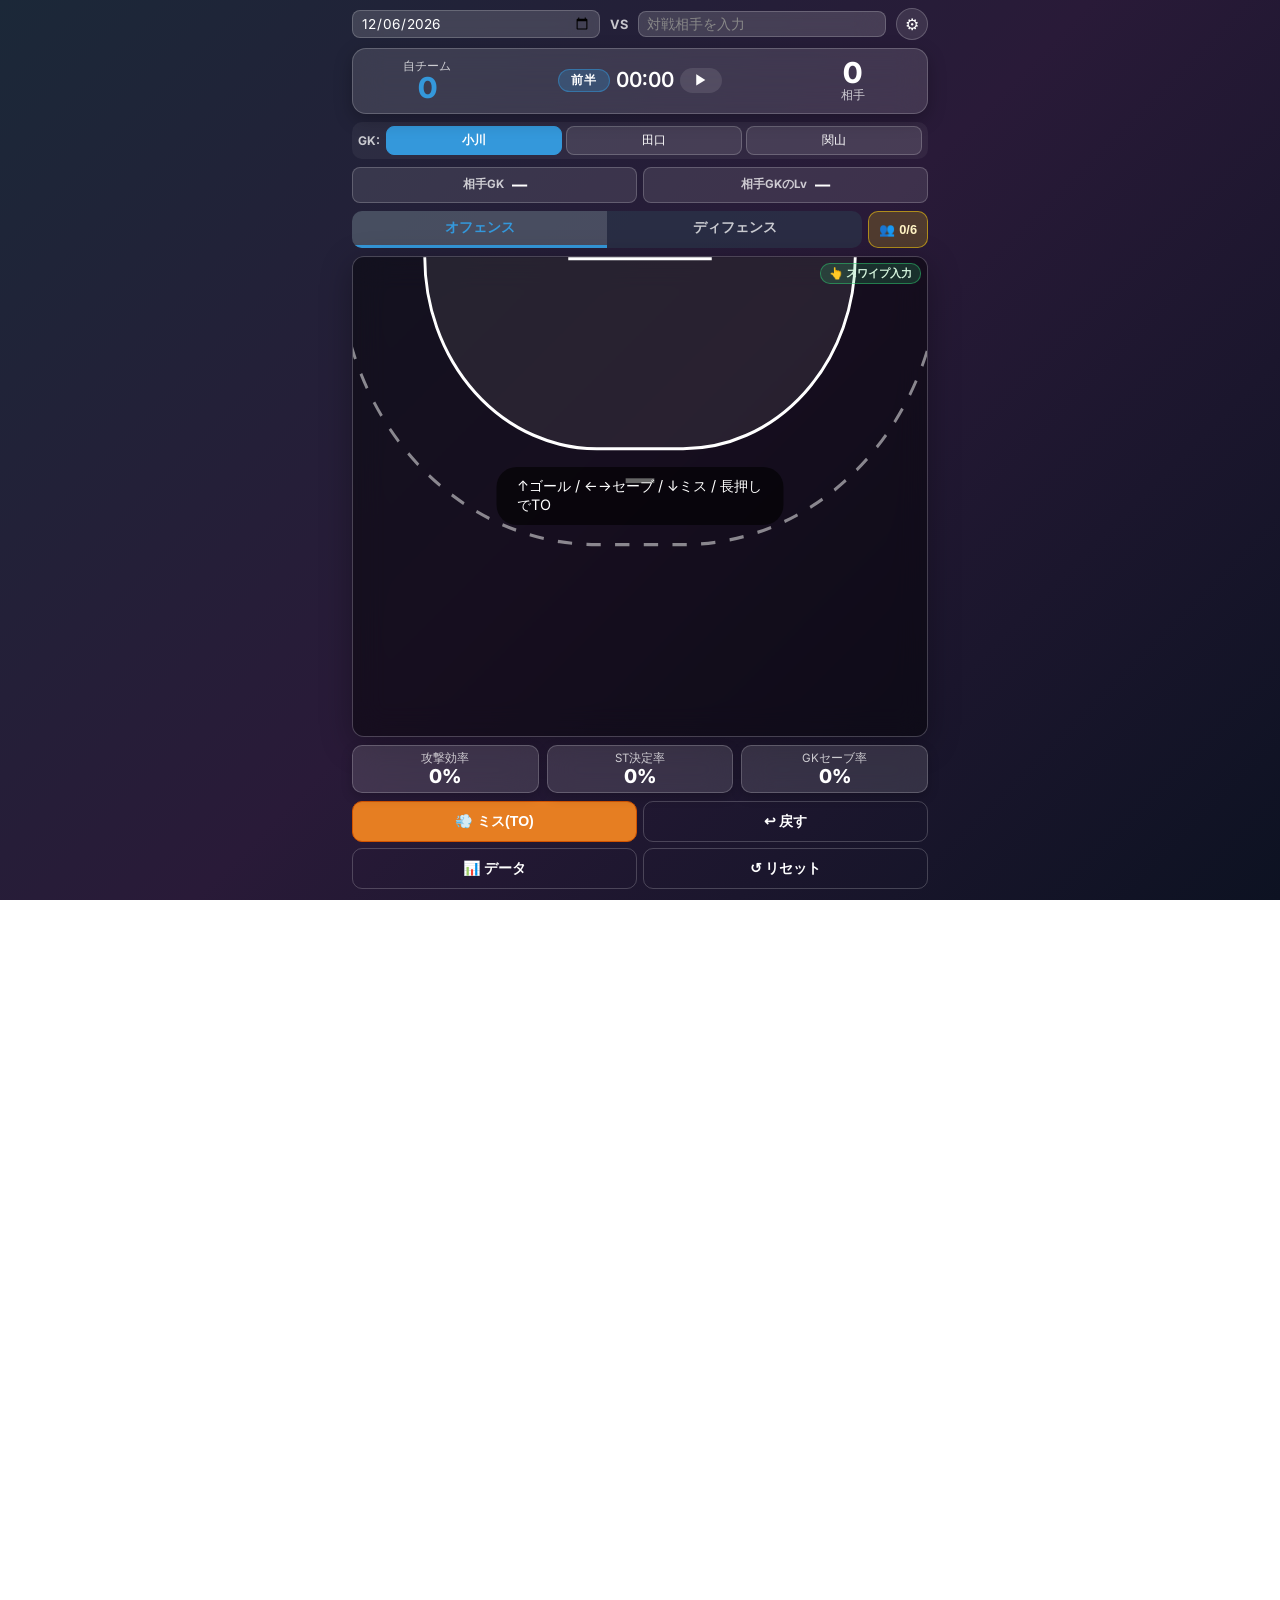
==== index.html @ bb653997 "生徒用: 得点の帯を1段にしてコートを広げる Co-Authored-By: Claude Fable 5.2 <noreply@anthropic.com> Claude-Session: http" ====
<!DOCTYPE html>
<html lang="ja">
<head>
    <meta charset="UTF-8">
    <meta name="viewport" content="width=device-width, initial-scale=1.0, maximum-scale=1.0, user-scalable=no, viewport-fit=cover">
    
    <!-- アプリ化（ホーム画面に追加）のための設定 -->
    <meta name="apple-mobile-web-app-capable" content="yes">
    <meta name="apple-mobile-web-app-status-bar-style" content="black-translucent">
    <meta name="apple-mobile-web-app-title" content="ハンド分析">
    <meta name="mobile-web-app-capable" content="yes">
    <meta name="application-name" content="ハンド分析">
    
    <title>Handball Analyzer</title>
    <script>
      // オフライン起動対応（遠征先の圏外体育館でも記録できるように）
      if ('serviceWorker' in navigator) {
        window.addEventListener('load', () => {
          navigator.serviceWorker.register('./sw.js').catch(e => console.warn('SW register failed:', e));
        });
      }
    </script>
    <link rel="stylesheet" href="styles.css?v=26">
    <link href="https://fonts.googleapis.com/css2?family=Inter:wght@400;600;800&display=swap" rel="stylesheet">
    <script src="https://cdnjs.cloudflare.com/ajax/libs/html2canvas/1.4.1/html2canvas.min.js"></script>

    <!-- Firebase SDK v10 (handball-mental と共通名簿を共有) -->
    <script src="https://www.gstatic.com/firebasejs/10.13.2/firebase-app-compat.js"></script>
    <script src="https://www.gstatic.com/firebasejs/10.13.2/firebase-auth-compat.js"></script>
    <script src="https://www.gstatic.com/firebasejs/10.13.2/firebase-database-compat.js"></script>
    <script>
      // handball-mental と完全同一の Firebase プロジェクトに接続
      const firebaseConfig = {
        apiKey: "AIzaSyC7PV1Q5Fzk-SirYHQR0BBbCU7WiFrMOhQ",
        authDomain: "handball-mental.firebaseapp.com",
        databaseURL: "https://handball-mental-default-rtdb.asia-southeast1.firebasedatabase.app",
        projectId: "handball-mental",
        storageBucket: "handball-mental.firebasestorage.app",
        messagingSenderId: "155616116061",
        appId: "1:155616116061:web:1f2bd827637dd445cf3cb4"
      };
      try {
        firebase.initializeApp(firebaseConfig);
        window.fbAuth = firebase.auth();
        window.fbDB = firebase.database();
        // 名簿を読むため匿名サインイン
        window.fbAuth.signInAnonymously().catch(e => console.warn('[analyzer FB auth]', e));
        window.FIREBASE_READY = true;
      } catch (e) {
        console.warn('[analyzer FB init]', e);
        window.FIREBASE_READY = false;
      }
    </script>
</head>
<body>
    <div id="app" class="attack-mode">
        <!-- Match Info -->
        <div class="match-info">
            <input type="date" id="match-date" class="info-input">
            <span class="vs">VS</span>
            <input type="text" id="match-opponent" class="info-input" placeholder="対戦相手を入力">
            <button type="button" id="btn-settings" class="settings-btn" title="設定">⚙</button>
        </div>

        <!-- Header -->
        <header class="scoreboard">
            <div class="team our-team">
                <span class="team-name">自チーム</span>
                <span class="score" id="score-us">0</span>
            </div>
            <div class="timer">
                <button type="button" id="period-toggle" class="period-chip" data-period="1">前半</button>
                <div id="time-display">00:00</div>
                <button id="timer-toggle">▶</button>
            </div>
            <div class="team opponent-team">
                <span class="score" id="score-opponent">0</span>
                <span class="team-name">相手</span>
            </div>
        </header>

        <!-- GK Toggle (出場GK切り替え) -->
        <div class="gk-toggle" id="gk-toggle-container">
            <span class="gk-label">GK:</span>
            <!-- buttons populated by JS from roster -->
        </div>

        <!-- 相手GK（何人目か）と、GKのLv（先に決めておく。オフェンス中は相手GK、ディフェンス中は自GK） -->
        <div class="live-tags" id="live-tags">
            <button type="button" class="state-btn" id="btn-state-oppgk"><small>相手GK</small><b id="state-oppgk-text">—</b></button>
            <button type="button" class="state-btn" id="btn-state-gklv"><small id="state-gklv-label">相手GKのLv</small><b id="state-gklv-text">—</b></button>
        </div>


        <!-- Mode Toggle + 出場メンバー（1行に統合） -->
        <div class="mode-row">
            <div class="mode-toggle">
                <input type="radio" id="mode-attack" name="mode" value="attack" checked>
                <label for="mode-attack" class="toggle-btn attack-btn">オフェンス</label>

                <input type="radio" id="mode-defense" name="mode" value="defense">
                <label for="mode-defense" class="toggle-btn defense-btn">ディフェンス</label>
            </div>
            <button type="button" id="btn-home-lineup" class="lineup-chip">
                👥 <span id="home-lineup-count">0/6</span>
            </button>
        </div>

        <!-- Court Map (SVG) -->
        <div class="court-container" id="court-container">
            <!-- Input mode toggle floats in top-right corner of court -->
            <div class="input-mode-row">
                <button type="button" id="input-mode-chip" class="input-mode-chip" data-input="swipe">👆 スワイプ</button>
            </div>
            <svg class="court-svg" viewBox="0 0 400 300" preserveAspectRatio="none">
                <!-- Court Area -->
                <rect x="0" y="0" width="400" height="300" fill="rgba(0,0,0,0.3)" />
                <!-- Goal line -->
                <line x1="150" y1="300" x2="250" y2="300" stroke="#ffffff" stroke-width="4"/>
                <rect x="150" y="300" width="100" height="5" fill="#ff4757"/>
                
                <!-- 6m Line Area -->
                <path d="M 50 300 A 120 120 0 0 1 170 180 L 230 180 A 120 120 0 0 1 350 300" fill="rgba(255,255,255,0.08)" stroke="#ffffff" stroke-width="2"/>
                
                <!-- 9m Line -->
                <path d="M -10 300 A 180 180 0 0 1 170 120 L 230 120 A 180 180 0 0 1 410 300" fill="transparent" stroke="rgba(255,255,255,0.5)" stroke-dasharray="10, 10" stroke-width="2"/>
                
                <!-- 7m Line -->
                <line x1="190" y1="160" x2="210" y2="160" stroke="#ffffff" stroke-width="3"/>
            </svg>
            <div id="plots-container"></div>
            
            <!-- Instructions overlay (Fades out when interacted) -->
            <div id="court-instruction" class="instruction-overlay">
                <span id="instruction-text">↑ゴール / ←→セーブ / ↓ミス　（タップで詳細）</span>
            </div>

            <!-- Swipe direction hint (shows during drag) -->
            <div id="swipe-hint" class="swipe-hint hidden"></div>
        </div>

        <!-- Dashboard -->
        <div class="dashboard">
            <div class="stat-card">
                <div class="stat-title" id="stat-efficiency-title">攻撃効率</div>
                <div class="stat-value" id="stat-attack-efficiency">0%</div>
            </div>
            <div class="stat-card">
                <div class="stat-title" id="stat-accuracy-title">ST決定率</div>
                <div class="stat-value" id="stat-shot-accuracy">0%</div>
            </div>
            <div class="stat-card">
                <div class="stat-title">GKセーブ率</div>
                <div class="stat-value" id="stat-gk-save-rate">0%</div>
            </div>
        </div>
        
        <!-- Controls -->
        <div class="controls">
            <button class="btn-action btn-turnover" id="btn-turnover">💨 ミス(TO)</button>
            <button class="btn-action btn-undo" id="btn-undo">↩ 戻す</button>
            <button class="btn-action btn-data" id="btn-data">📊 データ</button>
            <button class="btn-action btn-reset" id="btn-reset">↺ リセット</button>
        </div>

        <!-- Toast Notification -->
        <div id="toast" class="toast"></div>
        </div>
    </div>

    <!-- Action Action Sheet Modal -->
    <!-- 状態を選ぶ画面（相手GK / GKのLv のボタンを押すと出る） -->
    <div id="state-picker" class="modal-overlay hidden" style="z-index:190;">
        <div class="modal-content">
            <div class="modal-drag-handle"></div>
            <h3 id="state-picker-title">選んでください</h3>
            <div id="state-picker-options" class="state-picker-options"></div>
            <button type="button" class="btn-cancel" id="state-picker-cancel">変えずに閉じる</button>
        </div>

    <div id="action-modal" class="modal-overlay hidden">
        <div class="modal-content">
            <div class="modal-drag-handle"></div>
            <h3 id="modal-title">シュート結果</h3>
            <!-- 攻撃種別（全ステップ共通、TOステップでも表示） -->
            <div class="attack-type-row" id="attack-type-row">
                <button type="button" class="atk-chip selected" data-atk="set">セット</button>
                <button type="button" class="atk-chip" data-atk="fast">速攻</button>
                <button type="button" class="atk-chip" data-atk="7m">7m</button>
            </div>

            <!-- Step 1: Result Selection -->
            <div id="step-result" class="step">
                <button class="action-btn success-btn" data-result="goal">🟢 ゴール (得点)</button>
                <button class="action-btn save-btn" data-result="save" id="btn-save-text">🟡 相手GKセーブ</button>
                <button class="action-btn miss-btn" data-result="miss" id="btn-miss-text">⚪ ミス (枠外/ポスト)</button>
                <button class="btn-cancel" onclick="closeModal()">キャンセル</button>
            </div>
            
            <!-- Step 0: Turnover reason -->
            <div id="step-to-reason" class="step hidden">
                <h3 id="to-reason-title">ミスの理由</h3>
                <div class="to-reason-grid">
                    <button type="button" class="to-reason-btn" data-reason="pass">🔁 パスミス</button>
                    <button type="button" class="to-reason-btn" data-reason="dribble">🏀 ドリブル</button>
                    <button type="button" class="to-reason-btn" data-reason="foul">⚠️ オフェンスファール</button>
                    <button type="button" class="to-reason-btn" data-reason="passive">⏱️ パッシブ</button>
                    <button type="button" class="to-reason-btn" data-reason="other">❓ その他</button>
                </div>
                <button type="button" class="btn-skip" id="btn-skip-to-reason">⏭ 理由不明（スキップ）</button>
                <button class="btn-cancel" onclick="closeModal()">キャンセル</button>
            </div>

            <!-- Step 1.5: Shot Course (only for goal/save) -->
            <div id="step-course" class="step hidden">
                <h3>ボールが飛んだ先</h3>
                <div class="course-wrap" id="course-wrap">
                    <div class="course-out-top">
                        <button type="button" class="zone-btn out-btn" data-course="OTL">枠外 左上</button>
                        <button type="button" class="zone-btn out-btn" data-course="OTR">枠外 右上</button>
                    </div>
                    <div class="course-mid">
                        <button type="button" class="zone-btn out-btn side" data-course="OL">枠外<br>左</button>
                        <div class="goal-zone-grid">
                            <button type="button" class="zone-btn" data-course="TL">左上</button>
                            <button type="button" class="zone-btn" data-course="TR">右上</button>
                            <button type="button" class="zone-btn" data-course="ML">左中</button>
                            <button type="button" class="zone-btn" data-course="MR">右中</button>
                            <button type="button" class="zone-btn" data-course="BL">左下</button>
                            <button type="button" class="zone-btn" data-course="BR">右下</button>
                        </div>
                        <button type="button" class="zone-btn out-btn side" data-course="OR">枠外<br>右</button>
                    </div>
                    <button type="button" class="block-btn" id="btn-course-block">🧱 DFのブロック</button>
                </div>
                <p class="step-hint">シューター視点。ミスは枠の外かブロックを選ぶ</p>
                <button type="button" class="btn-skip" id="btn-skip-course">⏭ コース不明（スキップ）</button>
                <button class="btn-cancel" onclick="closeModal()">キャンセル</button>
            </div>

            <!-- Step 1.7: GKの動き（コースの次） -->
            <div id="step-gkmove" class="step hidden">
                <h3 id="gkmove-step-title">GKの動き</h3>
                <div class="gklv-shot">
                    <div class="edit-label" id="gklv-shot-label">GKのLv（このシュートだけ違うなら押して変える）</div>
                    <div class="sit-chip-row" id="gklv-shot-row">
                        <button type="button" class="sit-chip gklv-chip" data-gklv="LV1"><small>✋</small>中間位置</button>
                        <button type="button" class="sit-chip gklv-chip" data-gklv="LV2"><small>✊</small>せーのドン</button>
                        <button type="button" class="sit-chip gklv-chip" data-gklv="LV3"><small>✌</small>かけひき</button>
                        <button type="button" class="sit-chip gklv-chip" data-gklv="LV0"><small>✖</small>動かず</button>
                    </div>
                </div>
                <div class="edit-label" style="margin-top:10px;">GKが最初に動いた方向（押すと次へ進む）</div>
                <div class="gkmove-grid">
                    <button type="button" class="gkmove-btn" data-gkmove="L">← 左へ</button>
                    <button type="button" class="gkmove-btn" data-gkmove="R">右へ →</button>
                    <button type="button" class="gkmove-btn" data-gkmove="F">前に出た</button>
                    <button type="button" class="gkmove-btn" data-gkmove="N">動かなかった</button>
                </div>
                <p class="step-hint">シューター視点。見たままを</p>
                <button type="button" class="btn-skip" id="btn-gkmove-unknown">分からない</button>
                <button class="btn-cancel" onclick="closeModal()">キャンセル</button>
            </div>

            <!-- Step 2: Player Selection -->
            <div id="step-player" class="step hidden">
                <h3 id="player-step-title">選手を選択</h3>

                <!-- 出場中セクション -->
                <div id="lineup-section" class="roster-section">
                    <div class="roster-header">
                        <span>出場中 <span id="lineup-count" class="roster-count">0/6</span></span>
                        <button type="button" id="btn-edit-lineup" class="btn-link">編集</button>
                    </div>
                    <div id="lineup-grid" class="player-grid lineup-grid"></div>
                    <div id="lineup-empty-hint" class="lineup-empty-hint hidden">
                        出場メンバーを設定すると素早く選択できます
                    </div>
                </div>

                <!-- ベンチセクション（折りたたみ） -->
                <div id="bench-section" class="roster-section">
                    <div class="roster-header collapsible" id="bench-toggle">
                        <span><span id="bench-arrow">▶</span> ベンチ（全員から選ぶ）</span>
                    </div>
                    <div id="bench-grid" class="player-grid bench-grid hidden"></div>
                </div>

                <button class="btn-skip" id="btn-skip-player" style="display:none;">⏭ スキップ（選手指定なし）</button>
                <button class="btn-cancel" onclick="closeModal()">キャンセル</button>
            </div>
        </div>
    </div>

    <!-- Settings Modal -->
    <div id="settings-modal" class="modal-overlay hidden" style="z-index:160;">
        <div class="modal-content">
            <div class="modal-drag-handle"></div>
            <h3>設定</h3>

            <div class="settings-section">
                <h4>名簿 <span class="section-meta">(<span id="roster-count">0</span>名 / GK <span id="roster-gk-count">0</span>名)</span></h4>
                <div id="roster-list" class="roster-edit-list"></div>
                <div class="add-player-row">
                    <select id="new-player-grade" class="grade-select">
                        <option value="①">①</option>
                        <option value="②">②</option>
                        <option value="③">③</option>
                    </select>
                    <input type="text" id="new-player-name" placeholder="選手名" maxlength="8">
                    <label class="gk-checkbox-label">
                        <input type="checkbox" id="new-player-gk"> GK
                    </label>
                    <button type="button" id="btn-add-player" class="btn-primary-mini">追加</button>
                </div>
                <button type="button" id="btn-reset-roster" class="btn-secondary">名簿をデフォルトに戻す</button>
            </div>

            <div class="settings-section">
                <h4>履歴</h4>
                <button type="button" id="btn-open-history" class="btn-secondary">📚 試合履歴 (<span id="history-count">0</span>)</button>
            </div>

            <details class="settings-section" style="opacity:0.7;">
                <summary style="color:var(--text-muted); font-size:0.85rem; cursor:pointer; font-weight:600;">⚙ 詳細設定（送信用の名前・URL上書き）</summary>
                <div style="display:flex; flex-direction:column; gap:6px; margin-top:8px;">
                    <input type="text" id="submit-name-input" placeholder="表示名を指定したい場合（例: 01岩噌）" class="settings-input">
                    <input type="text" id="submit-url-input" placeholder="送信先URLを上書きしたい場合のみ" class="settings-input">
                    <div style="font-size:0.7rem; color:var(--text-muted);">
                        表示名未指定時の自動ID: <span id="device-id-display"></span>
                    </div>
                </div>
                <div id="submit-status" class="submit-status hidden" style="margin-top:8px;"></div>
            </details>

            <button class="btn-cancel" onclick="closeSettingsModal()">閉じる</button>
        </div>
    </div>

    <!-- Edit Shot Modal -->
    <div id="edit-shot-modal" class="modal-overlay hidden" style="z-index:180;">
        <div class="modal-content">
            <div class="modal-drag-handle"></div>
            <h3 id="edit-shot-title">シュート編集</h3>
            <div id="edit-shot-meta" class="edit-meta"></div>

            <div class="edit-section">
                <div class="edit-label">結果</div>
                <div class="edit-result-row" id="edit-result-row">
                    <button type="button" class="edit-result-btn" data-result="goal">🟢 ゴール</button>
                    <button type="button" class="edit-result-btn" data-result="save">🟡 セーブ</button>
                    <button type="button" class="edit-result-btn" data-result="miss">⚪ ミス</button>
                </div>
            </div>

            <div class="edit-section" id="edit-misstype-section">
                <div class="edit-label">ミスの中身</div>
                <div class="sit-chip-row" id="edit-misstype-row">
                    <button type="button" class="sit-chip" data-misstype="out">枠の外</button>
                    <button type="button" class="sit-chip" data-misstype="block">DFのブロック</button>
                </div>
            </div>

            <div class="edit-section">
                <div class="edit-label">攻撃種別</div>
                <div class="attack-type-row" id="edit-attack-type-row">
                    <button type="button" class="atk-chip" data-atk="set">セット</button>
                    <button type="button" class="atk-chip" data-atk="fast">速攻</button>
                    <button type="button" class="atk-chip" data-atk="7m">7m</button>
                </div>
            </div>

            <div class="edit-section" id="edit-course-section">
                <div class="edit-label">ボールが飛んだ先（シューター視点）</div>
                <div class="goal-zone-grid" id="edit-course-grid">
                    <button type="button" class="zone-btn" data-course="TL">左上</button>
                    <button type="button" class="zone-btn" data-course="TR">右上</button>
                    <button type="button" class="zone-btn" data-course="ML">左中</button>
                    <button type="button" class="zone-btn" data-course="MR">右中</button>
                    <button type="button" class="zone-btn" data-course="BL">左下</button>
                    <button type="button" class="zone-btn" data-course="BR">右下</button>
                </div>
                <div class="sit-chip-row" id="edit-course-out" style="margin-top:6px;">
                    <button type="button" class="zone-btn out-btn" data-course="OL">枠外 左</button>
                    <button type="button" class="zone-btn out-btn" data-course="OTL">枠外 左上</button>
                    <button type="button" class="zone-btn out-btn" data-course="OTR">枠外 右上</button>
                    <button type="button" class="zone-btn out-btn" data-course="OR">枠外 右</button>
                </div>
                <button type="button" id="edit-course-clear" class="btn-secondary" style="margin-top:6px;">コースをクリア</button>
            </div>

            <div class="edit-section" id="edit-gkmove-section">
                <div class="edit-label">GKのLv</div>
                <div class="sit-chip-row wrap" id="edit-gklv-row">
                    <button type="button" class="sit-chip" data-gklv="LV1">✋ 中間位置</button>
                    <button type="button" class="sit-chip" data-gklv="LV2">✊ せーのドン</button>
                    <button type="button" class="sit-chip" data-gklv="LV3">✌ かけひき</button>
                    <button type="button" class="sit-chip" data-gklv="LV0">✖ 動かなかった</button>
                </div>
                <div class="edit-label" style="margin-top:8px;">GKが最初に動いた方向（シューター視点）</div>
                <div class="sit-chip-row wrap" id="edit-gkmove-row">
                    <button type="button" class="sit-chip" data-gkmove="L">左へ</button>
                    <button type="button" class="sit-chip" data-gkmove="R">右へ</button>
                    <button type="button" class="sit-chip" data-gkmove="F">前に出た</button>
                    <button type="button" class="sit-chip" data-gkmove="N">動かなかった</button>
                    <button type="button" class="sit-chip" data-gkmove="U">分からない</button>
                </div>
            </div>

            <div class="edit-section" id="edit-player-section">
                <div class="edit-label">選手</div>
                <button type="button" id="edit-player-btn" class="edit-player-display">選手を選択</button>
            </div>

            <div style="display:flex; gap:8px; margin-top:14px;">
                <button type="button" class="btn-action" id="btn-edit-save" style="flex:1; background:var(--success); border:none; color:#fff; padding:14px; border-radius:8px; font-weight:bold;">💾 保存</button>
                <button type="button" id="btn-edit-delete" style="background:rgba(231,76,60,0.2); border:1px solid #e74c3c; color:#e74c3c; padding:14px 18px; border-radius:8px; font-weight:bold;">🗑 削除</button>
            </div>
            <button class="btn-cancel" onclick="closeEditShotModal()">キャンセル</button>
        </div>
    </div>

    <!-- History Modal -->
    <div id="history-modal" class="modal-overlay hidden" style="z-index:170;">
        <div class="modal-content">
            <div class="modal-drag-handle"></div>
            <h3>試合履歴</h3>
            <div id="history-empty" class="history-empty hidden">まだ保存された試合はありません</div>
            <div id="history-list-container" class="history-list"></div>
            <button type="button" id="btn-export-all-csv" class="btn-secondary">📤 全試合まとめてCSV（共有/保存）</button>
            <button class="btn-cancel" onclick="closeHistoryModal()">閉じる</button>
        </div>
    </div>

    <!-- Lineup Edit Modal (live swap, no save button) -->
    <div id="lineup-modal" class="modal-overlay hidden" style="z-index:150;">
        <div class="modal-content">
            <div class="modal-drag-handle"></div>
            <h3>出場メンバー（即時反映）</h3>

            <div class="lineup-edit-section">
                <div class="roster-header">
                    <span>出場中 <span id="lineup-on-count" class="roster-count">0/6</span></span>
                    <span class="lineup-hint-inline">タップで下げる ↓</span>
                </div>
                <div id="lineup-on-grid" class="player-grid lineup-grid"></div>
            </div>

            <div class="lineup-edit-section">
                <div class="roster-header">
                    <span>ベンチ</span>
                    <span class="lineup-hint-inline">タップで上げる ↑</span>
                </div>
                <div id="lineup-bench-grid" class="player-grid"></div>
            </div>

            <button type="button" class="btn-cancel" onclick="closeLineupModal()">閉じる</button>
        </div>
    </div>

    <!-- Summary Modal -->
    <div id="summary-modal" class="modal-overlay hidden" style="z-index: 200;">
        <div class="modal-content summary-content">
            <div class="modal-drag-handle"></div>
            <h3>試合集約データ</h3>
            <div id="summary-match-info" style="text-align:center; color:#aaa; margin-bottom:15px; font-size:0.95rem; font-weight:600;"></div>
            
            <h4 style="margin-top:5px; margin-bottom:8px; color:#fff;">シュート分布チャート</h4>
            <div class="summary-charts-container">
                <div class="mini-court-wrapper">
                    <div class="mini-court-title" style="color:var(--primary);">オフェンス</div>
                    <div id="mini-court-attack" class="mini-court"></div>
                </div>
                <div class="mini-court-wrapper">
                    <div class="mini-court-title" style="color:var(--defense-primary);">ディフェンス</div>
                    <div id="mini-court-defense" class="mini-court"></div>
                </div>
            </div>

            <h4 style="margin-top:15px; margin-bottom:8px; color:#fff;">選手別スタッツ</h4>
            <div class="summary-table-container">
                <table class="summary-table">
                    <thead>
                        <tr>
                            <th>選手</th>
                            <th>ST</th>
                            <th>得点</th>
                            <th>ミス</th>
                            <th>決定率</th>
                        </tr>
                    </thead>
                    <tbody id="summary-table-body">
                    </tbody>
                </table>
            </div>
            <div class="summary-totals" style="margin-top: 15px; color: #ddd; font-size: 0.9rem;">
                <div class="summary-rates-row">
                    <div class="summary-rate-card">
                        <div class="summary-rate-label">攻撃効率</div>
                        <div class="summary-rate-value" id="sum-attack-efficiency">0%</div>
                    </div>
                    <div class="summary-rate-card">
                        <div class="summary-rate-label">ST決定率</div>
                        <div class="summary-rate-value" id="sum-shot-accuracy">0%</div>
                    </div>
                    <div class="summary-rate-card">
                        <div class="summary-rate-label">GKセーブ率</div>
                        <div class="summary-rate-value" id="sum-gk-save-rate-summary">0%</div>
                    </div>
                </div>
                <p>総攻撃回数: <span id="sum-attack-total">0</span>　(<span class="stat-detail">ST: <span id="sum-attack-shots">0</span> / TO: <span id="sum-attack-turnovers">0</span></span>)</p>
                <p>オフェンス総得点: <span id="sum-attack-goals">0</span></p>
                <hr style="border-color: #444; margin: 8px 0;">
                <p>相手の総攻撃回数: <span id="sum-def-total">0</span>　(<span class="stat-detail">ST: <span id="sum-def-shots">0</span> / TO: <span id="sum-def-turnovers">0</span></span>)</p>
                <p>被シュート枠内: <span id="sum-def-target">0</span></p>
                <p>トータルGKセーブ数: <span id="sum-gk-saves">0</span></p>
                <div id="gk-individual-stats" style="margin-top: 5px; color: #bbb;"></div>
                <hr style="border-color: #444; margin: 8px 0;">
                <div id="period-breakdown" style="color:#ccc; font-size:0.9rem;"></div>
                <hr style="border-color: #444; margin: 8px 0;">
                <div id="attack-type-breakdown" style="color:#ccc; font-size:0.9rem;"></div>
                <hr style="border-color: #444; margin: 8px 0;">
                <div style="color:#ccc; font-size:0.9rem;">
                    <div style="margin-bottom:6px; font-weight:bold;">シュートコース（シューター視点）</div>
                    <div id="course-breakdown" class="course-breakdown-row"></div>
                </div>
                <hr style="border-color: #444; margin: 8px 0;">
                <div style="color:#ccc; font-size:0.9rem;">
                    <div style="margin-bottom:6px; font-weight:bold;">ターンオーバー理由</div>
                    <div id="to-reason-breakdown"></div>
                </div>
            </div>
            
            <h4 style="margin-top:15px; margin-bottom:8px; color:#fff;">得点経過（ランニングスコア）</h4>
            <div class="running-score-filter">
                <button class="rs-filter-btn active" data-rs-filter="all">全て</button>
                <button class="rs-filter-btn" data-rs-filter="goals">得失点のみ</button>
            </div>
            <div id="running-score-container" style="background: rgba(0,0,0,0.2); border: 1px solid var(--border-color); border-radius: 8px; padding: 10px; margin-bottom: 15px; font-size: 0.95rem; color:#ccc; overflow:visible;">
            </div>

            <div class="summary-actions" style="margin-top: 15px;">
                <div class="submit-reminder" id="submit-reminder">
                    <span class="submit-reminder-icon">⚠</span>
                    <span class="submit-reminder-text"><strong>試合の最後には必ず</strong>下の「📨 データを送信（教師＋メンタルアプリ）」ボタンを押しましょう 👇</span>
                </div>
                <button type="button" class="btn-action" id="btn-summary-submit" style="background:var(--success); width:100%; padding: 14px; border:none; color:#fff; font-weight:bold; border-radius:8px; margin-bottom:8px;">📨 データを送信（教師＋メンタルアプリ）</button>
                <div id="cloud-status" class="submit-status hidden" style="margin-bottom:8px;"></div>
                <div style="display:flex; gap:10px; margin-bottom:8px;">
                    <button type="button" class="btn-action" id="btn-summary-archive" style="background:rgba(155,89,182,0.4); border:1px solid rgba(155,89,182,0.7); flex:1; padding: 14px; color:#fff; font-weight:bold; border-radius:8px;">📚 履歴に保存</button>
                    <button type="button" class="btn-action" id="btn-summary-reset" style="background:rgba(231,76,60,0.3); border:1px solid rgba(231,76,60,0.6); flex:1; padding: 14px; color:#fff; font-weight:bold; border-radius:8px;">🔄 新規試合</button>
                </div>
                <div style="display:flex; gap:10px;" class="modal-buttons">
                    <button class="btn-action" id="btn-download-img" style="background:#3498db; flex:1; padding: 12px; border:none;">📸 画像として保存</button>
                    <button class="btn-cancel" onclick="closeSummaryModal()" style="flex:1; margin-top:0;">閉じる</button>
                </div>
            </div>
        </div>
    </div>

    <!-- Image Export Modal (For iOS Long Press Save) -->
    <div id="export-modal" class="modal-overlay hidden" style="z-index: 300;">
        <div class="modal-content" style="background: rgba(15, 20, 30, 0.95); height: 90vh; display: flex; flex-direction: column; align-items: center; padding: 20px;">
            <p style="color:var(--primary); font-weight:bold; margin-bottom: 15px; font-size:1.1rem; text-align:center;">
                👇 下の画像を長押しして<br>「"写真"に追加 (保存)」を選んでください
            </p>
            <div style="flex: 1; overflow-y: auto; width: 100%; border: 2px dashed var(--primary); border-radius: 8px; background: #000;">
                <img id="exported-image" src="" style="width: 100%; height: auto; display: block;">
            </div>
            <button class="btn-cancel" onclick="document.getElementById('export-modal').classList.add('hidden')" style="margin-top: 15px;">完了</button>
        </div>
    </div>

    <script src="lib/roster.js?v=16"></script>
    <script src="lib/stats.js?v=17"></script>
    <script src="lib/csv.js?v=17"></script>
    <script src="app.js?v=33"></script>
</body>
</html>
---- styles.css ----
:root {
    --panel-bg: rgba(255, 255, 255, 0.12);
    --bg-blur: blur(15px);
    --border-color: rgba(255, 255, 255, 0.2);
    --primary: #3498db;
    --success: #2ecc71;
    --save: #f1c40f;
    --miss: #e0e0e0;
    --defense-primary: #ff4757;
    --text-main: #ffffff;
    --text-muted: rgba(255, 255, 255, 0.75);
}

* {
    box-sizing: border-box;
    margin: 0;
    padding: 0;
    -webkit-tap-highlight-color: transparent;
}

body {
    font-family: 'Inter', sans-serif;
    background: linear-gradient(135deg, #1b2838 0%, #291a38 50%, #0d1222 100%);
    background-attachment: fixed;
    color: var(--text-main);
    display: flex;
    flex-direction: column;
    height: 100vh;
    height: 100dvh;
    overflow: hidden;
    user-select: none;
}

#app {
    display: flex;
    flex-direction: column;
    height: 100%;
    padding: 8px 12px;
    gap: 8px;
    max-width: 600px;
    margin: 0 auto;
    width: 100%;
}

.match-info {
    display: flex;
    justify-content: center;
    align-items: center;
    gap: 10px;
}
.info-input {
    background: rgba(255, 255, 255, 0.15);
    backdrop-filter: var(--bg-blur);
    border: 1px solid var(--border-color);
    color: white;
    padding: 4px 8px;
    border-radius: 8px;
    font-family: 'Inter', sans-serif;
    font-size: 0.85rem;
    width: 45%;
}
.info-input::placeholder { color: #888; }
.vs { color: var(--text-muted); font-size: 0.8rem; font-weight: bold; }

.scoreboard {
    display: flex;
    justify-content: space-between;
    align-items: center;
    background: var(--panel-bg);
    padding: 10px 14px;
    border-radius: 14px;
    backdrop-filter: var(--bg-blur);
    border: 1px solid var(--border-color);
    box-shadow: 0 6px 18px 0 rgba(0, 0, 0, 0.25);
}

.team {
    display: flex;
    flex-direction: column;
    align-items: center;
    width: 30%;
}

.our-team .score { color: var(--primary); }
#app.defense-mode .opponent-team .score { color: var(--defense-primary); }

.score {
    font-size: 1.8rem;
    font-weight: 800;
    line-height: 1;
}

.team-name {
    font-size: 0.72rem;
    color: var(--text-muted);
}

.timer {
    display: flex;
    flex-direction: row;
    align-items: center;
    gap: 8px;
    width: 32%;
    justify-content: center;
    flex-wrap: wrap;
}

#time-display {
    font-size: 1.3rem;
    font-weight: 600;
    font-variant-numeric: tabular-nums;
    line-height: 1;
}

#timer-toggle {
    background: rgba(255,255,255,0.1);
    border: none;
    color: white;
    padding: 3px 14px;
    border-radius: 14px;
    font-size: 0.9rem;
}

.period-chip {
    background: rgba(52, 152, 219, 0.25);
    border: 1px solid rgba(52, 152, 219, 0.5);
    color: #fff;
    padding: 2px 12px;
    border-radius: 12px;
    font-size: 0.75rem;
    font-weight: 700;
    letter-spacing: 0.05em;
    cursor: pointer;
}
.period-chip[data-period="2"] {
    background: rgba(155, 89, 182, 0.3);
    border-color: rgba(155, 89, 182, 0.6);
}
.period-chip:active {
    transform: scale(0.95);
}

.gk-toggle {
    display: flex;
    align-items: center;
    gap: 4px;
    background: rgba(255, 255, 255, 0.05);
    padding: 4px 6px;
    border-radius: 10px;
    overflow-x: auto;
    white-space: nowrap;
}
.gk-label {
    font-size: 0.75rem;
    color: var(--text-muted);
    font-weight: bold;
    margin-right: 2px;
}
.gk-btn {
    flex: 1;
    background: rgba(255,255,255,0.1);
    color: white;
    border: 1px solid var(--border-color);
    padding: 5px 4px;
    border-radius: 8px;
    font-size: 0.78rem;
    transition: all 0.2s;
    min-width: 40px;
    text-align: center;
}
.gk-btn.active {
    background: var(--primary);
    border-color: var(--primary);
    font-weight: bold;
}
#app.defense-mode .gk-btn.active {
    background: var(--save);
    border-color: var(--save);
    color: #111;
}

.mode-toggle {
    display: flex;
    border-radius: 10px;
    overflow: hidden;
    background: rgba(44, 62, 80, 0.5);
}
.mode-toggle input { display: none; }
.toggle-btn {
    flex: 1;
    text-align: center;
    padding: 8px 0;
    font-weight: 600;
    font-size: 0.85rem;
    cursor: pointer;
    transition: all 0.3s ease;
    color: var(--text-muted);
}
.mode-toggle input:checked + .toggle-btn.attack-btn {
    background-color: rgba(255,255,255,0.15);
    color: var(--primary);
    border-bottom: 3px solid var(--primary);
}
.mode-toggle input:checked + .toggle-btn.defense-btn {
    background-color: rgba(255,255,255,0.15);
    color: var(--defense-primary);
    border-bottom: 3px solid var(--defense-primary);
}

.court-container {
    flex: 1;
    position: relative;
    border-radius: 12px;
    overflow: hidden;
    background: rgba(0, 0, 0, 0.2);
    backdrop-filter: var(--bg-blur);
    border: 1px solid var(--border-color);
    box-shadow: 0 8px 32px 0 rgba(0, 0, 0, 0.3);
    touch-action: none; 
}
.court-svg {
    width: 100%;
    height: 100%;
    display: block;
    transition: transform 0.5s ease;
}
#app.attack-mode .court-svg {
    transform: rotate(180deg);
}
.instruction-overlay {
    position: absolute;
    top: 50%;
    left: 50%;
    transform: translate(-50%, -50%);
    background: rgba(0,0,0,0.6);
    padding: 10px 20px;
    border-radius: 20px;
    font-size: 0.9rem;
    pointer-events: none;
    transition: opacity 0.5s;
}
#plots-container {
    position: absolute;
    top: 0; left: 0; width: 100%; height: 100%;
    pointer-events: none;
}
.plot-point {
    position: absolute;
    width: 18px;
    height: 18px;
    margin-left: -9px;
    margin-top: -9px;
    border-radius: 50%;
    transform: scale(0);
    animation: popIn 0.3s cubic-bezier(0.175, 0.885, 0.32, 1.275) forwards;
    border: 1px solid rgba(255,255,255,0.7);
    box-shadow: 0 2px 5px rgba(0,0,0,0.5);
    z-index: 10;
    display: flex;
    justify-content: center;
    align-items: center;
    font-size: 9px;
    font-weight: bold;
    color: #111;
}
/* ── Result encoding: color + shape + border style ──
   so the four results stay distinguishable without color (色覚多様性対応) */

/* Attack goal: solid CIRCLE in green */
.plot-goal {
    background-color: var(--success);
    border-radius: 50%;
    border: 1.5px solid rgba(255,255,255,0.85);
}

/* Save: solid SQUARE in yellow */
.plot-save {
    background-color: var(--save);
    border-radius: 3px;
    border: 1.5px solid rgba(255,255,255,0.85);
}

/* Miss: HOLLOW circle with dashed border (no fill) */
.plot-miss {
    background-color: transparent;
    border: 2.5px dashed rgba(255,255,255,0.9);
    border-radius: 50%;
    color: #fff;
    text-shadow: 0 1px 2px rgba(0,0,0,0.8);
}

/* Turnover with position: orange rounded square */
.plot-turnover {
    background-color: #e67e22;
    border-radius: 8px;
    border: 1.5px solid rgba(255,255,255,0.85);
}

/* Defense goal: red circle with × overlay via ::before */
#app.defense-mode .plot-point.plot-goal,
.plot-point.mode-defense.plot-goal {
    background-color: var(--defense-primary);
    border: 1.5px solid rgba(255,255,255,0.85);
    border-radius: 50%;
    position: relative;
}
.plot-point.mode-defense.plot-goal::before,
#app.defense-mode .plot-point.plot-goal::before {
    content: '';
    position: absolute;
    top: 50%; left: 50%;
    width: 70%; height: 2px;
    background: #fff;
    transform: translate(-50%, -50%) rotate(45deg);
    pointer-events: none;
}
.plot-point.mode-defense.plot-goal::after,
#app.defense-mode .plot-point.plot-goal::after {
    content: '';
    position: absolute;
    top: 50%; left: 50%;
    width: 70%; height: 2px;
    background: #fff;
    transform: translate(-50%, -50%) rotate(-45deg);
    pointer-events: none;
}

@keyframes popIn { to { transform: scale(1); } }

.dashboard {
    display: flex;
    gap: 8px;
}
.stat-card {
    flex: 1;
    background: var(--panel-bg);
    backdrop-filter: var(--bg-blur);
    border: 1px solid var(--border-color);
    padding: 6px 4px;
    border-radius: 10px;
    text-align: center;
    box-shadow: 0 4px 12px 0 rgba(0, 0, 0, 0.2);
}
.stat-title {
    font-size: 0.72rem;
    color: var(--text-muted);
    margin-bottom: 2px;
    line-height: 1.1;
}
.stat-value {
    font-size: 1.2rem;
    font-weight: 800;
    line-height: 1;
}

.controls {
    display: grid;
    grid-template-columns: 1fr 1fr;
    gap: 6px;
    padding-bottom: 3px;
}
.btn-action {
    flex: 1;
    background: transparent;
    border: 1px solid var(--border-color);
    color: white;
    padding: 10px 8px;
    border-radius: 10px;
    font-weight: 600;
    font-size: 0.88rem;
}

/* Bottom Sheet Modal */
.modal-overlay {
    position: absolute;
    top: 0; left: 0; right: 0; bottom: 0;
    background: rgba(0,0,0,0.6);
    backdrop-filter: blur(4px);
    z-index: 100;
    display: flex;
    flex-direction: column;
    justify-content: flex-end;
    opacity: 0;
    pointer-events: none;
    transition: opacity 0.25s;
}
.modal-overlay:not(.hidden) {
    opacity: 1;
    pointer-events: auto;
    backdrop-filter: blur(8px);
}
.modal-content {
    background: rgba(25, 30, 45, 0.85); /* 半透明なダークブルー */
    backdrop-filter: blur(20px);
    padding: 25px 20px 40px;
    border-radius: 24px 24px 0 0;
    border-top: 1px solid rgba(255,255,255,0.2);
    box-shadow: 0 -10px 25px rgba(0,0,0,0.3);
    transform: translateY(100%);
    transition: transform 0.3s cubic-bezier(0.175, 0.885, 0.32, 1.275);
}
.modal-overlay:not(.hidden) .modal-content {
    transform: translateY(0);
}
.modal-content h3 {
    text-align: center;
    margin-bottom: 20px;
    color: white;
}
.action-btn {
    width: 100%;
    padding: 18px;
    margin-bottom: 15px;
    border-radius: 16px;
    border: none;
    font-size: 1.1rem;
    font-weight: 700;
    color: #111;
    box-shadow: 0 4px 10px rgba(0,0,0,0.3);
}
.success-btn { background: var(--success); }
.save-btn { background: var(--save); }
.miss-btn { background: var(--miss); }
#app.defense-mode .modal-overlay .success-btn { background: var(--defense-primary); color: white; }

.player-grid {
    display: grid;
    grid-template-columns: repeat(5, 1fr);
    gap: 6px;
    max-height: 48vh;
    overflow-y: auto;
    padding: 5px;
}
.player-btn {
    background: rgba(255,255,255,0.1);
    color: white;
    border: 1px solid var(--border-color);
    padding: 10px 2px;
    border-radius: 6px;
    font-size: 0.75rem;
    font-weight: bold;
    display: flex;
    justify-content: center;
    align-items: center;
    min-height: 44px;
    line-height: 1.2;
}
/* 学年別のボタン色分け */
.player-btn.grade-3 {
    background: rgba(46, 204, 113, 0.2);
    border-color: rgba(46, 204, 113, 0.4);
    color: #e8f5e9;
}
.player-btn.grade-2 {
    background: rgba(52, 152, 219, 0.2);
    border-color: rgba(52, 152, 219, 0.4);
    color: #e3f2fd;
}
.player-btn.grade-1 {
    background: rgba(241, 196, 15, 0.2);
    border-color: rgba(241, 196, 15, 0.4);
    color: #fffde7;
}

.btn-cancel {
    width: 100%;
    padding: 16px;
    background: transparent;
    border: none;
    color: var(--text-muted);
    font-size: 1rem;
    margin-top: 5px;
}
.step.hidden { display: none; }

/* ── Roster (lineup / bench) sections ── */
.roster-section {
    margin-bottom: 12px;
}
.roster-header {
    display: flex;
    justify-content: space-between;
    align-items: center;
    padding: 4px 4px 8px;
    color: var(--text-muted);
    font-size: 0.85rem;
    font-weight: 600;
}
.roster-header.collapsible {
    cursor: pointer;
    user-select: none;
}
.roster-count {
    color: var(--primary);
    margin-left: 6px;
    font-size: 0.8rem;
}
.btn-link {
    background: transparent;
    border: 1px solid var(--border-color);
    color: var(--primary);
    padding: 4px 10px;
    border-radius: 4px;
    font-size: 0.8rem;
    cursor: pointer;
    font-weight: 600;
}
.btn-link:active {
    background: rgba(52, 152, 219, 0.2);
}

.lineup-grid {
    grid-template-columns: repeat(3, 1fr);
    max-height: none;
    overflow-y: visible;
}
.lineup-grid .player-btn {
    padding: 14px 4px;
    font-size: 0.9rem;
    min-height: 52px;
}
.lineup-grid:empty {
    display: none;
}

.bench-grid {
    margin-top: 6px;
    max-height: 36vh;
}

.lineup-empty-hint {
    text-align: center;
    color: var(--text-muted);
    font-size: 0.8rem;
    padding: 10px;
    background: rgba(241, 196, 15, 0.08);
    border-radius: 6px;
    border: 1px dashed rgba(241, 196, 15, 0.3);
}
.lineup-empty-hint.hidden { display: none; }

/* Selected state for lineup edit modal */
.player-btn.selected {
    background: var(--success) !important;
    border-color: #27ae60 !important;
    color: #fff !important;
    box-shadow: 0 0 8px rgba(46, 204, 113, 0.5);
}
.player-btn.disabled {
    opacity: 0.35;
    pointer-events: none;
}

/* Live swap lineup edit modal */
.lineup-edit-section {
    margin-bottom: 14px;
}
.lineup-hint-inline {
    color: var(--text-muted);
    font-size: 0.75rem;
    font-weight: 400;
}
#lineup-on-grid {
    min-height: 60px;
}
#lineup-on-grid:empty::before {
    content: "出場メンバー未設定（ベンチからタップして登録）";
    display: block;
    text-align: center;
    color: var(--text-muted);
    font-size: 0.8rem;
    padding: 16px;
    background: rgba(241, 196, 15, 0.08);
    border: 1px dashed rgba(241, 196, 15, 0.3);
    border-radius: 6px;
}
.modal-drag-handle {
    width: 40px;
    height: 4px;
    background: rgba(255,255,255,0.3);
    border-radius: 2px;
    margin: -8px auto 8px;
    touch-action: none;
}

/* Settings button + modal */
.settings-btn {
    background: rgba(255,255,255,0.1);
    border: 1px solid var(--border-color);
    color: #fff;
    width: 32px;
    height: 32px;
    border-radius: 50%;
    font-size: 1rem;
    cursor: pointer;
    flex-shrink: 0;
}
.settings-btn:active { background: rgba(255,255,255,0.25); }

.settings-section {
    margin-bottom: 18px;
    padding-bottom: 12px;
    border-bottom: 1px solid var(--border-color);
}
.settings-section h4 {
    color: #fff;
    margin: 0 0 10px;
    font-size: 1rem;
}
.section-meta {
    color: var(--text-muted);
    font-size: 0.8rem;
    font-weight: 400;
}

.roster-edit-list {
    max-height: 35vh;
    overflow-y: auto;
    background: rgba(0,0,0,0.2);
    border: 1px solid var(--border-color);
    border-radius: 6px;
    padding: 4px;
    margin-bottom: 8px;
}
.roster-edit-row {
    display: flex;
    align-items: center;
    justify-content: space-between;
    gap: 8px;
    padding: 6px 8px;
    border-bottom: 1px solid rgba(255,255,255,0.05);
    color: #fff;
    font-size: 0.9rem;
}
.roster-edit-row:last-child { border-bottom: none; }
.roster-edit-row .player-name {
    font-weight: 600;
    flex: 1;
    min-width: 0;
    overflow: hidden;
    text-overflow: ellipsis;
    white-space: nowrap;
}
.roster-row-actions {
    display: flex;
    gap: 6px;
    flex-shrink: 0;
}
.roster-edit-row .gk-mark {
    color: var(--save);
    font-weight: 700;
    font-size: 0.8rem;
}
.roster-edit-row .gk-toggle-btn {
    background: rgba(241, 196, 15, 0.15);
    border: 1px solid rgba(241, 196, 15, 0.4);
    color: var(--save);
    padding: 3px 8px;
    border-radius: 4px;
    font-size: 0.75rem;
    cursor: pointer;
}
.roster-edit-row .gk-toggle-btn.inactive {
    background: transparent;
    border-color: var(--border-color);
    color: var(--text-muted);
}
.roster-edit-row .delete-btn {
    background: transparent;
    border: 1px solid rgba(231, 76, 60, 0.5);
    color: #e74c3c;
    padding: 3px 8px;
    border-radius: 4px;
    font-size: 0.75rem;
    cursor: pointer;
}

.add-player-row {
    display: grid;
    grid-template-columns: 50px 1fr auto auto;
    gap: 6px;
    align-items: center;
    margin-bottom: 10px;
}
.grade-select, .add-player-row input[type="text"] {
    background: rgba(255,255,255,0.1);
    border: 1px solid var(--border-color);
    color: #fff;
    padding: 6px;
    border-radius: 4px;
    font-size: 0.9rem;
}
.gk-checkbox-label {
    color: var(--text-muted);
    font-size: 0.85rem;
    display: flex;
    align-items: center;
    gap: 4px;
}
.btn-primary-mini {
    background: var(--primary);
    border: none;
    color: #fff;
    padding: 8px 14px;
    border-radius: 4px;
    font-weight: 700;
    cursor: pointer;
}
.btn-secondary {
    background: rgba(255,255,255,0.08);
    border: 1px solid var(--border-color);
    color: #fff;
    padding: 10px;
    border-radius: 6px;
    font-size: 0.9rem;
    cursor: pointer;
    width: 100%;
    margin-top: 6px;
}
.btn-secondary:active { background: rgba(255,255,255,0.2); }

/* Swipe direction hint */
.swipe-hint {
    position: absolute;
    top: 50%;
    left: 50%;
    transform: translate(-50%, -50%);
    padding: 10px 24px;
    border-radius: 16px;
    font-size: 1.8rem;
    font-weight: 800;
    color: #fff;
    text-shadow: 0 2px 8px rgba(0,0,0,0.8);
    background: rgba(0,0,0,0.6);
    border: 2px solid rgba(255,255,255,0.4);
    pointer-events: none;
    z-index: 50;
    transition: opacity 0.1s, transform 0.15s;
    white-space: nowrap;
}
.swipe-hint.hidden {
    opacity: 0;
    transform: translate(-50%, -50%) scale(0.7);
}
.swipe-hint[data-result="goal"] {
    background: rgba(46, 204, 113, 0.85);
    border-color: var(--success);
}
.swipe-hint[data-result="save"] {
    background: rgba(241, 196, 15, 0.85);
    border-color: var(--save);
    color: #1a1f2c;
    text-shadow: none;
}
.swipe-hint[data-result="miss"] {
    background: rgba(149, 165, 166, 0.85);
    border-color: rgba(255,255,255,0.6);
}

/* Edit shot modal */
.edit-meta {
    text-align: center;
    color: var(--text-muted);
    font-size: 0.85rem;
    margin: -10px 0 14px;
}
.edit-section {
    margin-bottom: 14px;
}
.edit-section.hidden { display: none; }
.edit-label {
    color: var(--text-muted);
    font-size: 0.8rem;
    margin-bottom: 6px;
    font-weight: 600;
}
.edit-result-row {
    display: grid;
    grid-template-columns: 1fr 1fr 1fr;
    gap: 6px;
}
.edit-result-btn {
    background: rgba(255,255,255,0.08);
    border: 1px solid var(--border-color);
    color: var(--text-muted);
    padding: 10px 4px;
    border-radius: 6px;
    font-size: 0.9rem;
    font-weight: 700;
    cursor: pointer;
}
.edit-result-btn.selected {
    background: rgba(52, 152, 219, 0.4);
    border-color: var(--primary);
    color: #fff;
}
.edit-result-btn[data-result="goal"].selected {
    background: rgba(46, 204, 113, 0.4);
    border-color: var(--success);
}
.edit-result-btn[data-result="save"].selected {
    background: rgba(241, 196, 15, 0.35);
    border-color: var(--save);
}
.zone-btn.selected {
    background: rgba(52, 152, 219, 0.5) !important;
    border-color: var(--primary) !important;
    border-style: solid !important;
}
.edit-player-display {
    width: 100%;
    background: rgba(255,255,255,0.08);
    border: 1px solid var(--border-color);
    color: #fff;
    padding: 12px;
    border-radius: 6px;
    font-size: 1rem;
    font-weight: 700;
    cursor: pointer;
    text-align: center;
}
.edit-player-display:active { background: rgba(255,255,255,0.15); }

/* Mode toggle + lineup chip — one row */
.mode-row {
    display: flex;
    gap: 6px;
    align-items: stretch;
}
.mode-row .mode-toggle {
    flex: 1;
}
.lineup-chip {
    background: rgba(46, 204, 113, 0.15);
    border: 1px solid rgba(46, 204, 113, 0.4);
    color: #d4f5dd;
    padding: 3px 10px;
    border-radius: 10px;
    font-size: 0.8rem;
    font-weight: 700;
    cursor: pointer;
    display: inline-flex;
    align-items: center;
    gap: 4px;
    white-space: nowrap;
}
.lineup-chip.empty {
    background: rgba(241, 196, 15, 0.2);
    border-color: rgba(241, 196, 15, 0.6);
    color: #fff3c4;
}

/* Settings: teacher submission inputs */
.settings-input {
    background: rgba(255,255,255,0.1);
    border: 1px solid var(--border-color);
    color: #fff;
    padding: 8px 10px;
    border-radius: 4px;
    font-size: 0.85rem;
    width: 100%;
}
.settings-input::placeholder {
    color: var(--text-muted);
    font-size: 0.8rem;
}
.submit-status {
    margin-top: 8px;
    padding: 8px 10px;
    border-radius: 4px;
    font-size: 0.85rem;
}
.submit-status.success {
    background: rgba(46, 204, 113, 0.15);
    border: 1px solid rgba(46, 204, 113, 0.4);
    color: #c5f0d3;
}
.submit-status.error {
    background: rgba(231, 76, 60, 0.15);
    border: 1px solid rgba(231, 76, 60, 0.4);
    color: #ffd0d0;
}
.submit-status.hidden { display: none; }

/* History modal */
.history-list {
    max-height: 50vh;
    overflow-y: auto;
    margin-bottom: 10px;
}
.history-entry {
    background: rgba(0,0,0,0.25);
    border: 1px solid var(--border-color);
    border-radius: 8px;
    padding: 10px;
    margin-bottom: 8px;
}
.history-row-top {
    display: flex;
    justify-content: space-between;
    align-items: center;
    margin-bottom: 4px;
}
.history-meta { color: #fff; }
.history-date { font-size: 0.75rem; color: var(--text-muted); }
.history-opponent { font-weight: 700; font-size: 0.95rem; }
.history-score {
    font-size: 1.3rem;
    font-weight: 800;
    color: var(--primary);
    font-variant-numeric: tabular-nums;
}
.history-row-stats {
    font-size: 0.8rem;
    color: var(--text-muted);
    margin-bottom: 6px;
}
.history-row-actions {
    display: flex;
    gap: 6px;
}
.btn-secondary-mini {
    flex: 1;
    background: rgba(255,255,255,0.08);
    border: 1px solid var(--border-color);
    color: #fff;
    padding: 6px;
    border-radius: 4px;
    font-size: 0.8rem;
    cursor: pointer;
}
.btn-secondary-mini.delete {
    border-color: rgba(231, 76, 60, 0.5);
    color: #e74c3c;
}
.history-empty {
    text-align: center;
    color: var(--text-muted);
    padding: 30px 10px;
    background: rgba(0,0,0,0.15);
    border: 1px dashed var(--border-color);
    border-radius: 8px;
    margin-bottom: 10px;
}
.history-empty.hidden { display: none; }

/* TO reason buttons */
.to-reason-grid {
    display: grid;
    grid-template-columns: 1fr 1fr;
    gap: 8px;
    margin: 10px 0;
}
.to-reason-btn {
    background: rgba(230, 126, 34, 0.18);
    border: 1px solid rgba(230, 126, 34, 0.5);
    color: #ffe5cc;
    padding: 14px 6px;
    border-radius: 8px;
    font-size: 0.95rem;
    font-weight: 700;
    cursor: pointer;
    text-align: center;
}
.to-reason-btn:active {
    background: rgba(230, 126, 34, 0.4);
    transform: scale(0.97);
}
.to-reason-btn[data-reason="other"] {
    grid-column: span 2;
}

/* Input mode chip — overlay in court's top-right corner to save vertical space */
.input-mode-row {
    position: absolute;
    top: 6px;
    right: 6px;
    z-index: 20;
    display: flex;
    justify-content: flex-end;
}
.input-mode-chip {
    background: rgba(46, 204, 113, 0.18);
    border: 1px solid rgba(46, 204, 113, 0.5);
    color: #d4f5dd;
    padding: 2px 8px;
    border-radius: 10px;
    font-size: 0.7rem;
    font-weight: 600;
    cursor: pointer;
}
.input-mode-chip[data-input="modal"] {
    background: rgba(255, 255, 255, 0.1);
    border-color: var(--border-color);
    color: var(--text-muted);
}

/* Course breakdown in summary (mini 2x2 goal per mode) */
.course-breakdown-row {
    display: grid;
    grid-template-columns: 1fr 1fr;
    gap: 12px;
}
.course-mini-goal-wrapper {
    text-align: center;
}
.course-mini-goal-title {
    font-size: 0.8rem;
    font-weight: 700;
    margin-bottom: 4px;
}
.course-mini-goal {
    display: grid;
    grid-template-columns: 1fr 1fr;
    grid-template-rows: repeat(3, minmax(30px, 1fr));
    gap: 2px;
    width: 100%;
    background: #1a1f2c;
    border: 2px solid rgba(255,255,255,0.5);
    border-radius: 4px;
    padding: 2px;
}
.course-cell {
    display: flex;
    flex-direction: column;
    justify-content: center;
    align-items: center;
    font-size: 0.75rem;
    color: #fff;
    background: rgba(255,255,255,0.05);
    border-radius: 2px;
    padding: 4px 2px;
    line-height: 1.1;
}
.course-cell .ratio {
    font-weight: 700;
    font-size: 0.9rem;
}
.course-cell .raw {
    color: #888;
    font-size: 0.65rem;
    margin-top: 2px;
}

/* Shot course (goal mouth 2col x 3row = 6 zones) */
.goal-zone-grid {
    display: grid;
    grid-template-columns: 1fr 1fr;
    grid-template-rows: repeat(3, minmax(56px, 1fr));
    gap: 4px;
    width: 100%;
    max-height: 50vh;
    background: #1a1f2c;
    border: 3px solid #fff;
    border-radius: 6px;
    padding: 4px;
    margin: 10px 0 6px;
}
.zone-btn {
    background: rgba(255,255,255,0.06);
    border: 1px dashed rgba(255,255,255,0.25);
    color: #fff;
    font-size: 1rem;
    font-weight: 700;
    border-radius: 4px;
    cursor: pointer;
    touch-action: manipulation;
    min-height: 56px;
}
.zone-btn:active {
    background: rgba(52, 152, 219, 0.5);
    border-color: var(--primary);
    transform: scale(0.97);
}
.step-hint {
    text-align: center;
    color: var(--text-muted);
    font-size: 0.75rem;
    margin: 4px 0 8px;
}

/* Attack type chips on result modal */
.attack-type-row {
    display: flex;
    gap: 6px;
    margin-bottom: 10px;
}
.atk-chip {
    flex: 1;
    background: rgba(255,255,255,0.08);
    border: 1px solid var(--border-color);
    color: var(--text-muted);
    padding: 8px;
    border-radius: 6px;
    font-size: 0.85rem;
    font-weight: 700;
    cursor: pointer;
}
.atk-chip.selected {
    background: rgba(52, 152, 219, 0.35);
    border-color: var(--primary);
    color: #fff;
    box-shadow: 0 0 6px rgba(52, 152, 219, 0.4);
}
.atk-chip[data-atk="fast"].selected {
    background: rgba(46, 204, 113, 0.35);
    border-color: var(--success);
    box-shadow: 0 0 6px rgba(46, 204, 113, 0.4);
}
.atk-chip[data-atk="7m"].selected {
    background: rgba(241, 196, 15, 0.35);
    border-color: var(--save);
    box-shadow: 0 0 6px rgba(241, 196, 15, 0.4);
}

.summary-content {
    background: rgba(25, 30, 45, 0.85);
    backdrop-filter: blur(20px);
    max-height: 85vh;
    display: flex;
    flex-direction: column;
    overflow-y: auto;
    padding-bottom: 30px;
}
/* ミニチャート関連 */
.summary-charts-container {
    display: flex;
    gap: 10px;
    margin-bottom: 10px;
}
.mini-court-wrapper {
    flex: 1;
    display: flex;
    flex-direction: column;
}
.mini-court-title {
    font-size: 0.70rem;
    font-weight: bold;
    text-align: center;
    margin-bottom: 4px;
}
.mini-court {
    position: relative;
    width: 100%;
    aspect-ratio: 4/3;
    border-radius: 8px;
    overflow: hidden;
    background: rgba(0, 0, 0, 0.2);
    border: 1px solid var(--border-color);
}
.mini-court svg {
    width: 100%;
    height: 100%;
    display: block;
}

/* html2canvas用クラス */
.summary-content.exporting {
    max-height: none !important;
    overflow: visible !important;
    position: absolute;
    top: 0;
    left: 0;
    width: 100%;
}
.summary-content.exporting #running-score-container {
    max-height: none !important;
    overflow: visible !important;
}
.summary-content.exporting .summary-table-container {
    max-height: none !important;
    overflow: visible !important;
}
.summary-table-container {
    overflow-y: auto;
    max-height: 40vh;
    border-radius: 8px;
    background: #111;
}
.summary-table {
    width: 100%;
    border-collapse: collapse;
    color: white;
    font-size: 0.9rem;
    text-align: center;
}
.summary-table th {
    background: rgba(0, 0, 0, 0.5);
    backdrop-filter: var(--bg-blur);
    padding: 10px 5px;
    position: sticky;
    top: 0;
}
.summary-table td {
    padding: 10px 5px;
    border-bottom: 1px solid #333;
}

/* ── B3: Turnover Button Style ── */
.btn-turnover {
    background: #e67e22 !important;
    border-color: #d35400 !important;
    color: white !important;
}
.btn-turnover:active {
    background: #d35400 !important;
    transform: scale(0.96);
}

/* ── B1: Toast Notification ── */
.toast {
    position: fixed;
    bottom: 90px;
    left: 50%;
    transform: translateX(-50%) translateY(20px);
    background: rgba(40, 45, 60, 0.95);
    backdrop-filter: blur(12px);
    color: white;
    padding: 10px 22px;
    border-radius: 22px;
    font-size: 0.85rem;
    font-weight: 600;
    opacity: 0;
    transition: opacity 0.3s, transform 0.3s;
    pointer-events: none;
    z-index: 500;
    border: 1px solid var(--border-color);
    box-shadow: 0 4px 20px rgba(0,0,0,0.5);
    white-space: nowrap;
}
.toast.show {
    opacity: 1;
    transform: translateX(-50%) translateY(0);
}

/* ── A2: Skip Button ── */
.btn-skip {
    width: 100%;
    padding: 14px;
    background: rgba(255, 255, 255, 0.06);
    border: 1px dashed rgba(255,255,255,0.3);
    color: var(--text-muted);
    font-size: 0.95rem;
    font-weight: 600;
    border-radius: 12px;
    margin-top: 8px;
    margin-bottom: 4px;
    transition: background 0.2s;
}
.btn-skip:active {
    background: rgba(255, 255, 255, 0.12);
}

/* ── C3: Running Score Filter ── */
.running-score-filter {
    display: flex;
    gap: 6px;
    margin-bottom: 8px;
}
.rs-filter-btn {
    flex: 1;
    padding: 7px 8px;
    background: rgba(255,255,255,0.06);
    border: 1px solid var(--border-color);
    color: var(--text-muted);
    border-radius: 8px;
    font-size: 0.75rem;
    font-weight: 600;
    transition: all 0.2s;
}
.rs-filter-btn.active {
    background: rgba(52, 152, 219, 0.25);
    color: var(--primary);
    border-color: var(--primary);
}

/* ── C1: Summary Rate Cards ── */
.summary-rates-row {
    display: flex;
    gap: 8px;
    margin-bottom: 12px;
}
.summary-rate-card {
    flex: 1;
    background: rgba(255,255,255,0.08);
    border: 1px solid var(--border-color);
    border-radius: 10px;
    padding: 10px 4px;
    text-align: center;
}
.summary-rate-label {
    font-size: 0.6rem;
    color: var(--text-muted);
    margin-bottom: 2px;
    letter-spacing: 0.02em;
}
.summary-rate-value {
    font-size: 1.2rem;
    font-weight: 800;
    color: white;
}

/* Stat detail inline text */
.stat-detail {
    font-size: 0.8rem;
    color: #999;
}

/* ─── 教師に送信ボタン用リマインダー ─── */
.submit-reminder {
    display: flex;
    align-items: center;
    gap: 8px;
    background: rgba(241, 196, 15, 0.15);
    border: 2px solid var(--save);
    border-radius: 10px;
    padding: 10px 12px;
    margin-bottom: 8px;
    color: #fff;
    font-size: 0.92rem;
    line-height: 1.4;
    box-shadow: 0 0 12px rgba(241, 196, 15, 0.25);
}
.submit-reminder-icon {
    font-size: 1.4rem;
    flex-shrink: 0;
    animation: submit-reminder-pulse 1.6s ease-in-out infinite;
}
.submit-reminder-text strong {
    color: var(--save);
}
@keyframes submit-reminder-pulse {
    0%, 100% { transform: scale(1); opacity: 1; }
    50%      { transform: scale(1.18); opacity: 0.7; }
}

/* ══ 飛んだ先（枠外・ブロック）/ GKの動き / 相手GK・GKのLv ══ */
.sit-chip-row { display: flex; gap: 6px; }
.sit-chip-row.wrap { flex-wrap: wrap; }
.sit-chip {
    flex: 1;
    background: rgba(255,255,255,0.08);
    border: 1px solid var(--border-color);
    color: #fff;
    padding: 8px 6px;
    border-radius: 6px;
    font-size: 0.8rem;
    font-weight: 700;
    cursor: pointer;
    white-space: nowrap;
    font-family: inherit;
}
.sit-chip-row.wrap .sit-chip { flex: 1 0 28%; }
.sit-chip.selected { background: rgba(52, 152, 219, 0.35); border-color: var(--primary); box-shadow: 0 0 6px rgba(52, 152, 219, 0.4); }
.course-wrap { display: flex; flex-direction: column; gap: 4px; width: 100%; }
.course-out-top { display: flex; gap: 4px; }
.course-out-top .out-btn { flex: 1; min-height: 40px; }
.course-mid { display: flex; gap: 4px; align-items: stretch; }
.course-mid .goal-zone-grid { flex: 1; }
.course-mid .out-btn.side { flex: 0 0 52px; }
.out-btn {
    background: rgba(231, 76, 60, 0.12);
    border: 1px dashed rgba(231, 76, 60, 0.7);
    color: #f5b7b1;
    border-radius: 6px;
    font-size: 0.78rem;
    font-weight: 700;
    cursor: pointer;
    padding: 6px 4px;
    min-height: 0;
}
.out-btn.selected { background: rgba(231, 76, 60, 0.45); color: #fff; border-style: solid; }
#edit-course-out .out-btn { flex: 1; }
.block-btn {
    min-height: 44px;
    background: rgba(155, 89, 182, 0.2);
    border: 1px solid #9b59b6;
    color: #e8daef;
    border-radius: 6px;
    font-weight: 700;
    cursor: pointer;
    font-family: inherit;
}
.course-wrap[data-result="miss"] .goal-zone-grid .zone-btn,
.course-wrap[data-result="goal"] .out-btn,
.course-wrap[data-result="save"] .out-btn,
.course-wrap[data-result="goal"] .block-btn,
.course-wrap[data-result="save"] .block-btn { opacity: 0.25; pointer-events: none; }
.gkmove-grid { display: grid; grid-template-columns: 1fr 1fr; gap: 6px; width: 100%; }
.gkmove-btn {
    min-height: 56px;
    background: rgba(255,255,255,0.08);
    border: 1px solid var(--border-color);
    color: #fff;
    border-radius: 8px;
    font-size: 0.95rem;
    font-weight: 700;
    cursor: pointer;
    font-family: inherit;
}
.gklv-shot { margin-bottom: 4px; }
.gklv-chip { display: flex; flex-direction: column; align-items: center; justify-content: center; gap: 1px; padding: 6px 2px; font-size: 0.72rem; }
.gklv-chip small { font-size: 1.1rem; font-weight: 800; color: #f1c40f; }
.gklv-chip.selected { background: rgba(241, 196, 15, 0.3); border-color: #f1c40f; box-shadow: none; }
.live-tags { display: flex; flex-wrap: nowrap; gap: 6px; padding: 0; align-items: stretch; flex-shrink: 0; }
.state-btn {
    flex: 1 1 0;
    min-width: 0;
    display: flex;
    flex-direction: row;
    align-items: center;
    justify-content: center;
    gap: 8px;
    min-height: 36px;
    padding: 4px 6px;
    background: rgba(255,255,255,0.1);
    border: 1px solid var(--border-color);
    border-radius: 8px;
    color: #fff;
    cursor: pointer;
    font-family: inherit;
}
.state-btn small { font-size: 0.72rem; font-weight: 700; color: var(--text-muted); white-space: nowrap; }
.state-btn b { font-size: 0.95rem; font-weight: 800; white-space: nowrap; }
.state-btn.is-set { background: rgba(241, 196, 15, 0.25); border-color: #f1c40f; }
.state-picker-options { display: grid; grid-template-columns: 1fr 1fr; gap: 10px; margin-bottom: 14px; }
.state-option {
    display: flex;
    flex-direction: column;
    align-items: center;
    justify-content: center;
    gap: 4px;
    min-height: 68px;
    padding: 8px 6px;
    background: rgba(255,255,255,0.1);
    border: 2px solid rgba(255,255,255,0.45);
    border-radius: 12px;
    color: #fff;
    font-family: inherit;
    cursor: pointer;
}
.state-option b { font-size: 1.15rem; font-weight: 800; }
.state-option small { font-size: 0.78rem; font-weight: 600; color: rgba(255,255,255,0.9); }
.state-option.selected { background: rgba(241, 196, 15, 0.3); border-color: #f1c40f; }

/* ── 得点の帯を1段にして、コートを広く使う（縦が短いスマホ向け） ── */
.scoreboard .timer { flex-wrap: nowrap; width: auto; flex: 1 1 auto; gap: 6px; }
.scoreboard .team { width: auto; flex: 0 0 22%; }
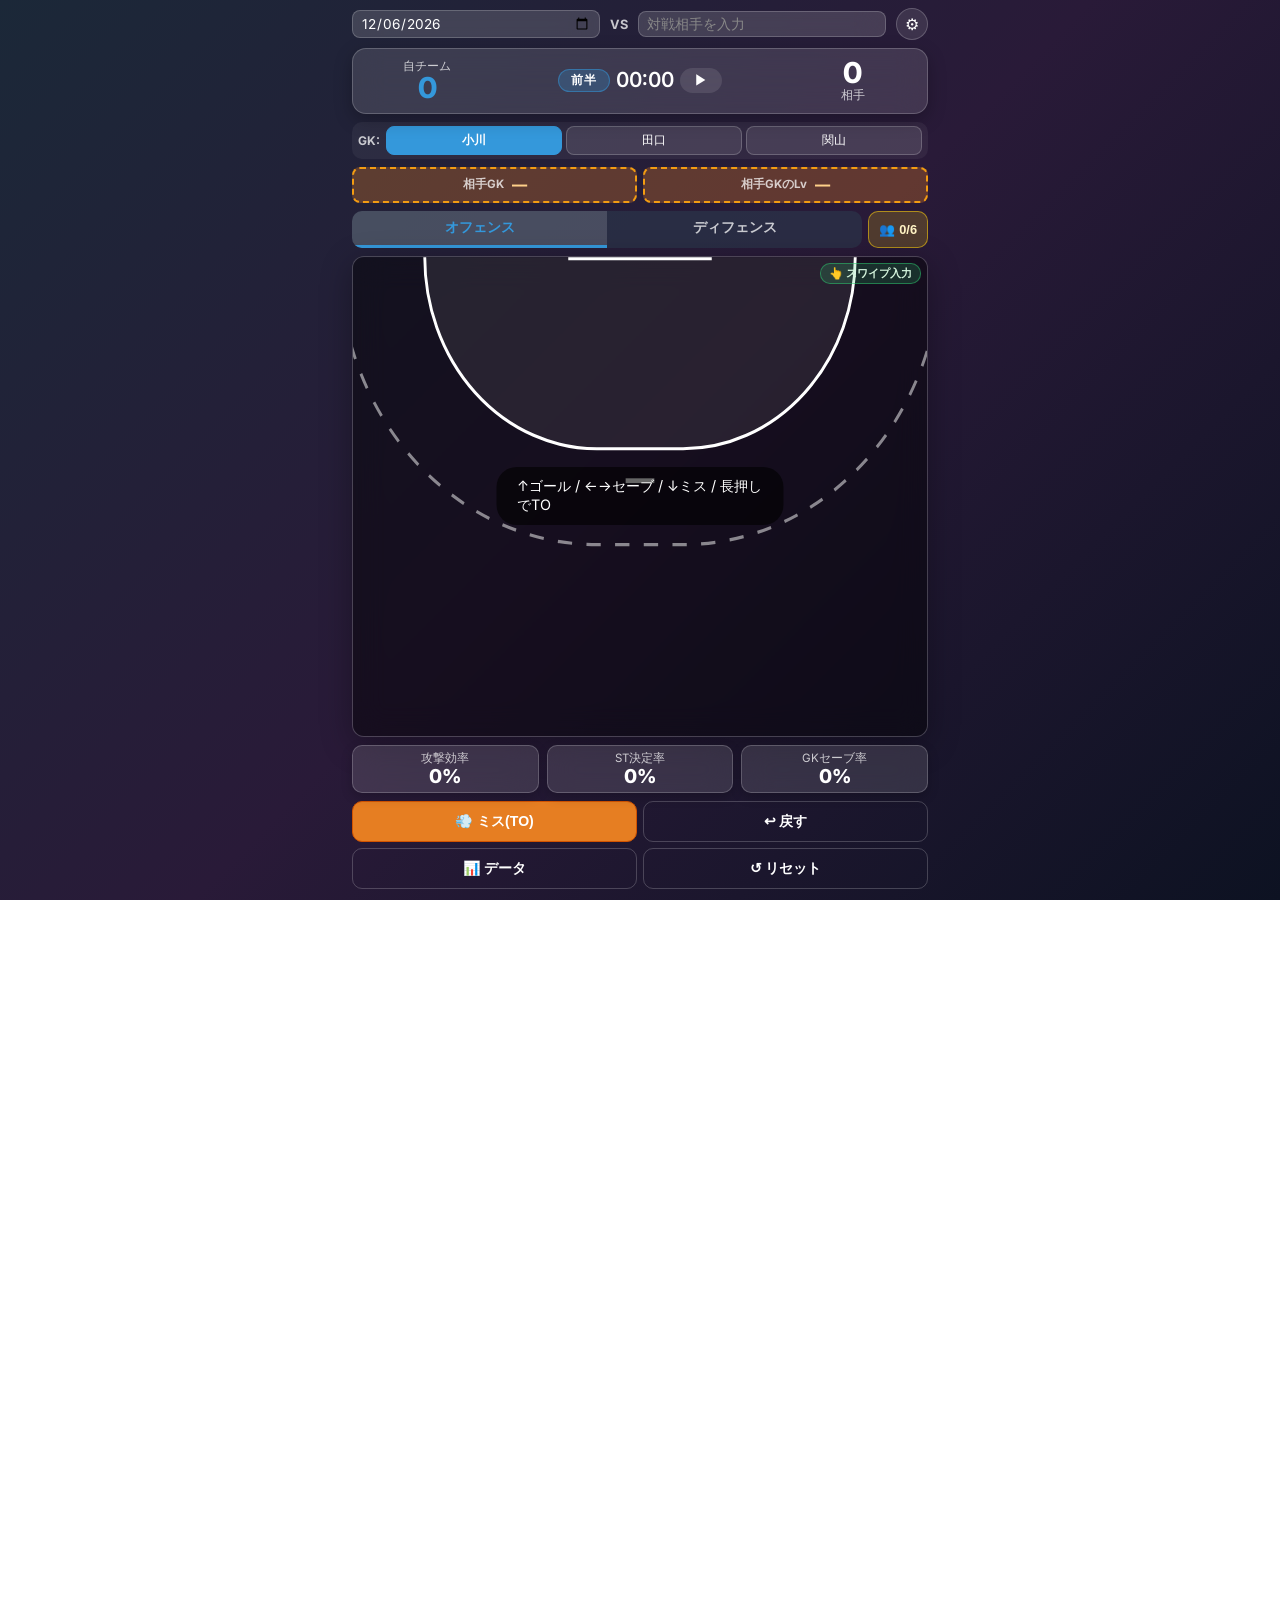
==== commit 6867dceb: "まだ入れていない状態のボタンに色を付ける（生徒用・分析担当用） Co-Authored-By: Claude Fable 5.2 <noreply@anthropic.com> Claude-Sess" ====
--- a/index.html
+++ b/index.html
@@ -20,7 +20,7 @@
         });
       }
     </script>
-    <link rel="stylesheet" href="styles.css?v=26">
+    <link rel="stylesheet" href="styles.css?v=27">
     <link href="https://fonts.googleapis.com/css2?family=Inter:wght@400;600;800&display=swap" rel="stylesheet">
     <script src="https://cdnjs.cloudflare.com/ajax/libs/html2canvas/1.4.1/html2canvas.min.js"></script>
 
@@ -574,6 +574,6 @@
     <script src="lib/roster.js?v=16"></script>
     <script src="lib/stats.js?v=17"></script>
     <script src="lib/csv.js?v=17"></script>
-    <script src="app.js?v=33"></script>
+    <script src="app.js?v=34"></script>
 </body>
 </html>
--- a/styles.css
+++ b/styles.css
@@ -1446,3 +1446,7 @@
 /* ── 得点の帯を1段にして、コートを広く使う（縦が短いスマホ向け） ── */
 .scoreboard .timer { flex-wrap: nowrap; width: auto; flex: 1 1 auto; gap: 6px; }
 .scoreboard .team { width: auto; flex: 0 0 22%; }
+
+/* まだ入れていない状態のボタンは色を付けて、入れ忘れに気づけるようにする */
+.state-btn.is-empty { background: rgba(230, 126, 34, 0.30); border: 2px dashed #f39c12; }
+.state-btn.is-empty b { color: #ffd08a; }
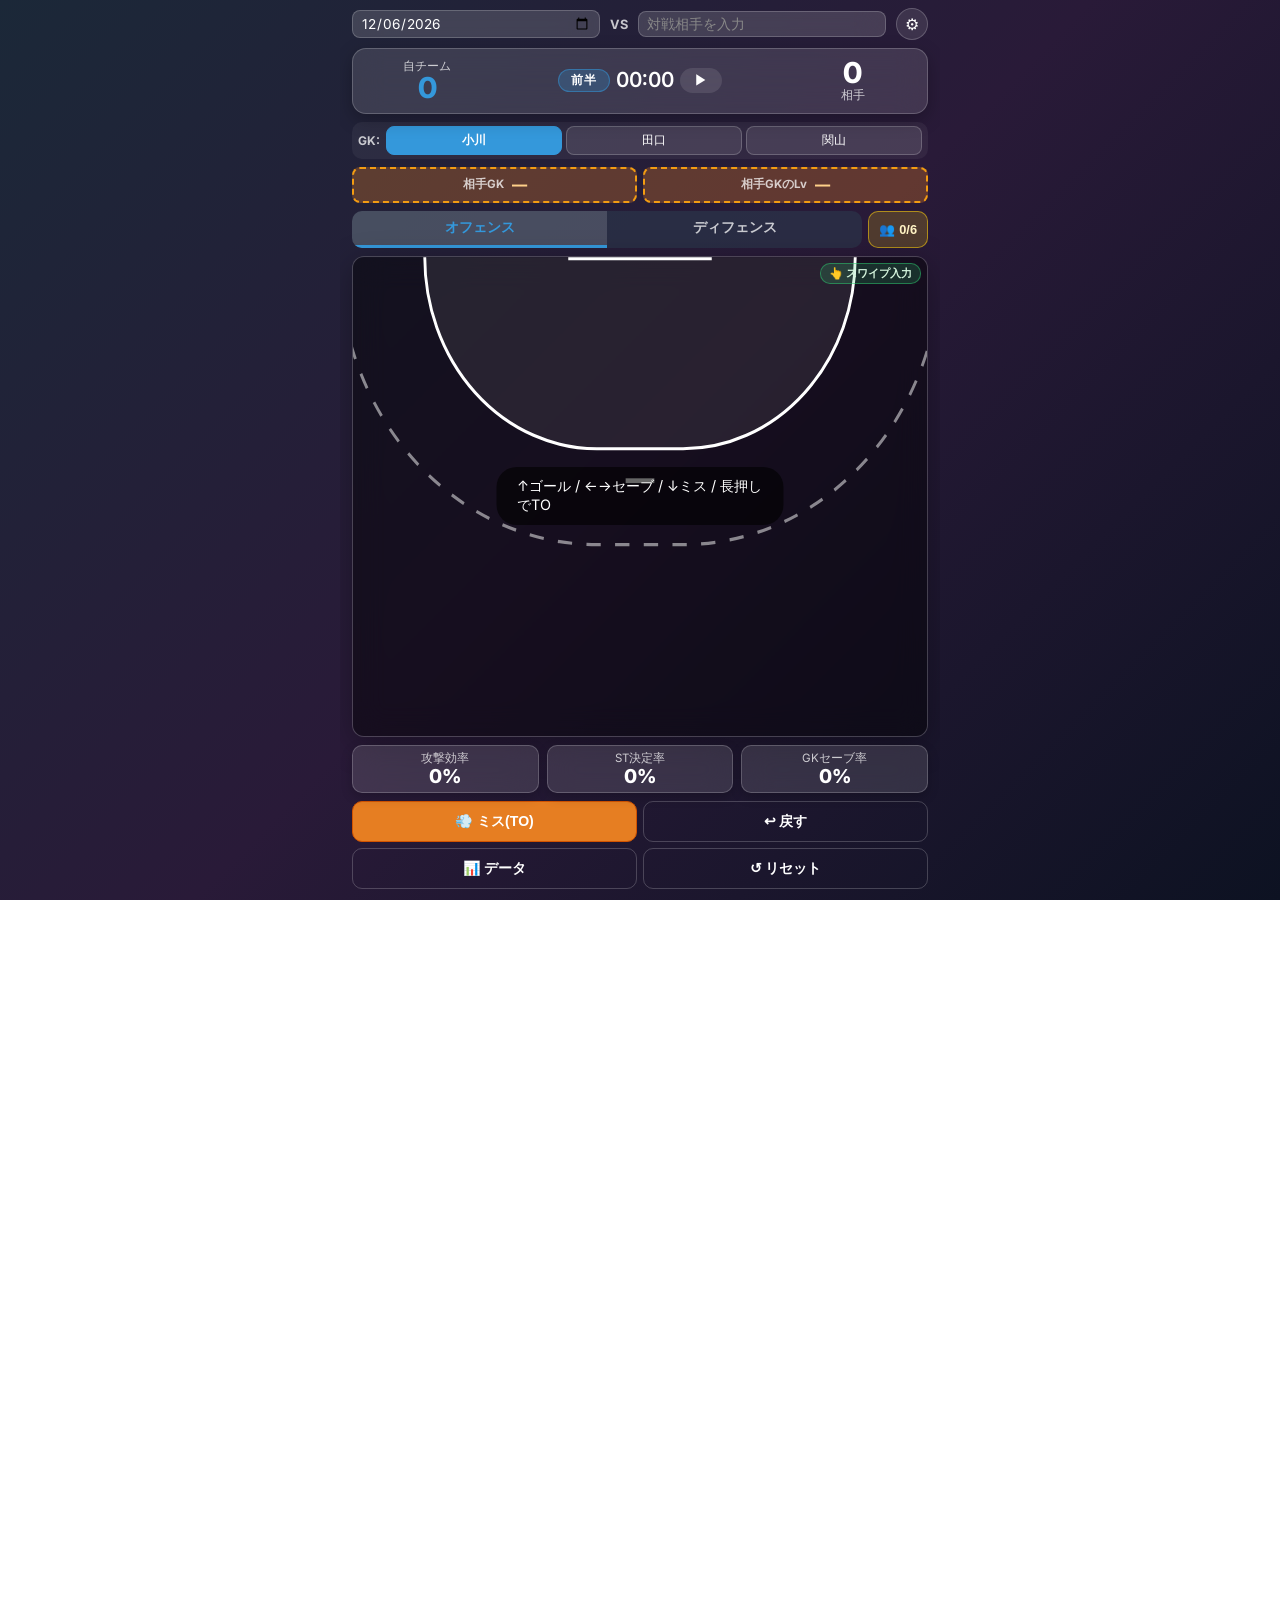
==== commit 674b406a: "ブラウザで開くと下のボタンが切れる問題を直す（生徒用・分析担当用） 入りきらないときは画面を縦に動かせるようにし、短い画面では下の4つのボタンを1段にまとめた。  Co-Authored-By: Cl" ====
--- a/index.html
+++ b/index.html
@@ -20,7 +20,7 @@
         });
       }
     </script>
-    <link rel="stylesheet" href="styles.css?v=27">
+    <link rel="stylesheet" href="styles.css?v=28">
     <link href="https://fonts.googleapis.com/css2?family=Inter:wght@400;600;800&display=swap" rel="stylesheet">
     <script src="https://cdnjs.cloudflare.com/ajax/libs/html2canvas/1.4.1/html2canvas.min.js"></script>
 
--- a/styles.css
+++ b/styles.css
@@ -1450,3 +1450,15 @@
 /* まだ入れていない状態のボタンは色を付けて、入れ忘れに気づけるようにする */
 .state-btn.is-empty { background: rgba(230, 126, 34, 0.30); border: 2px dashed #f39c12; }
 .state-btn.is-empty b { color: #ffd08a; }
+
+/* ── ブラウザで開くと上下の帯の分だけ画面が短くなる。下のボタンが切れないように、
+      入りきらないときは縦に動かせるようにし、短い画面では下のボタンを1段にまとめる ── */
+#app { overflow-x: hidden; overflow-y: auto; -webkit-overflow-scrolling: touch; overscroll-behavior: contain; }
+.court-container { flex: 1 0 200px; min-height: 200px; }
+.match-info, .scoreboard, .gk-toggle, .live-tags, .mode-row, .dashboard, .controls { flex-shrink: 0; }
+@media (max-height: 780px) {
+    #app { gap: 5px; padding-top: 4px; padding-bottom: 6px; }
+    .controls { grid-template-columns: repeat(4, 1fr); gap: 4px; }
+    .controls .btn-action { padding: 9px 2px; font-size: 0.78rem; white-space: nowrap; min-height: 44px; }
+    .dashboard .stat-box, .dashboard > * { padding-top: 3px; padding-bottom: 3px; }
+}
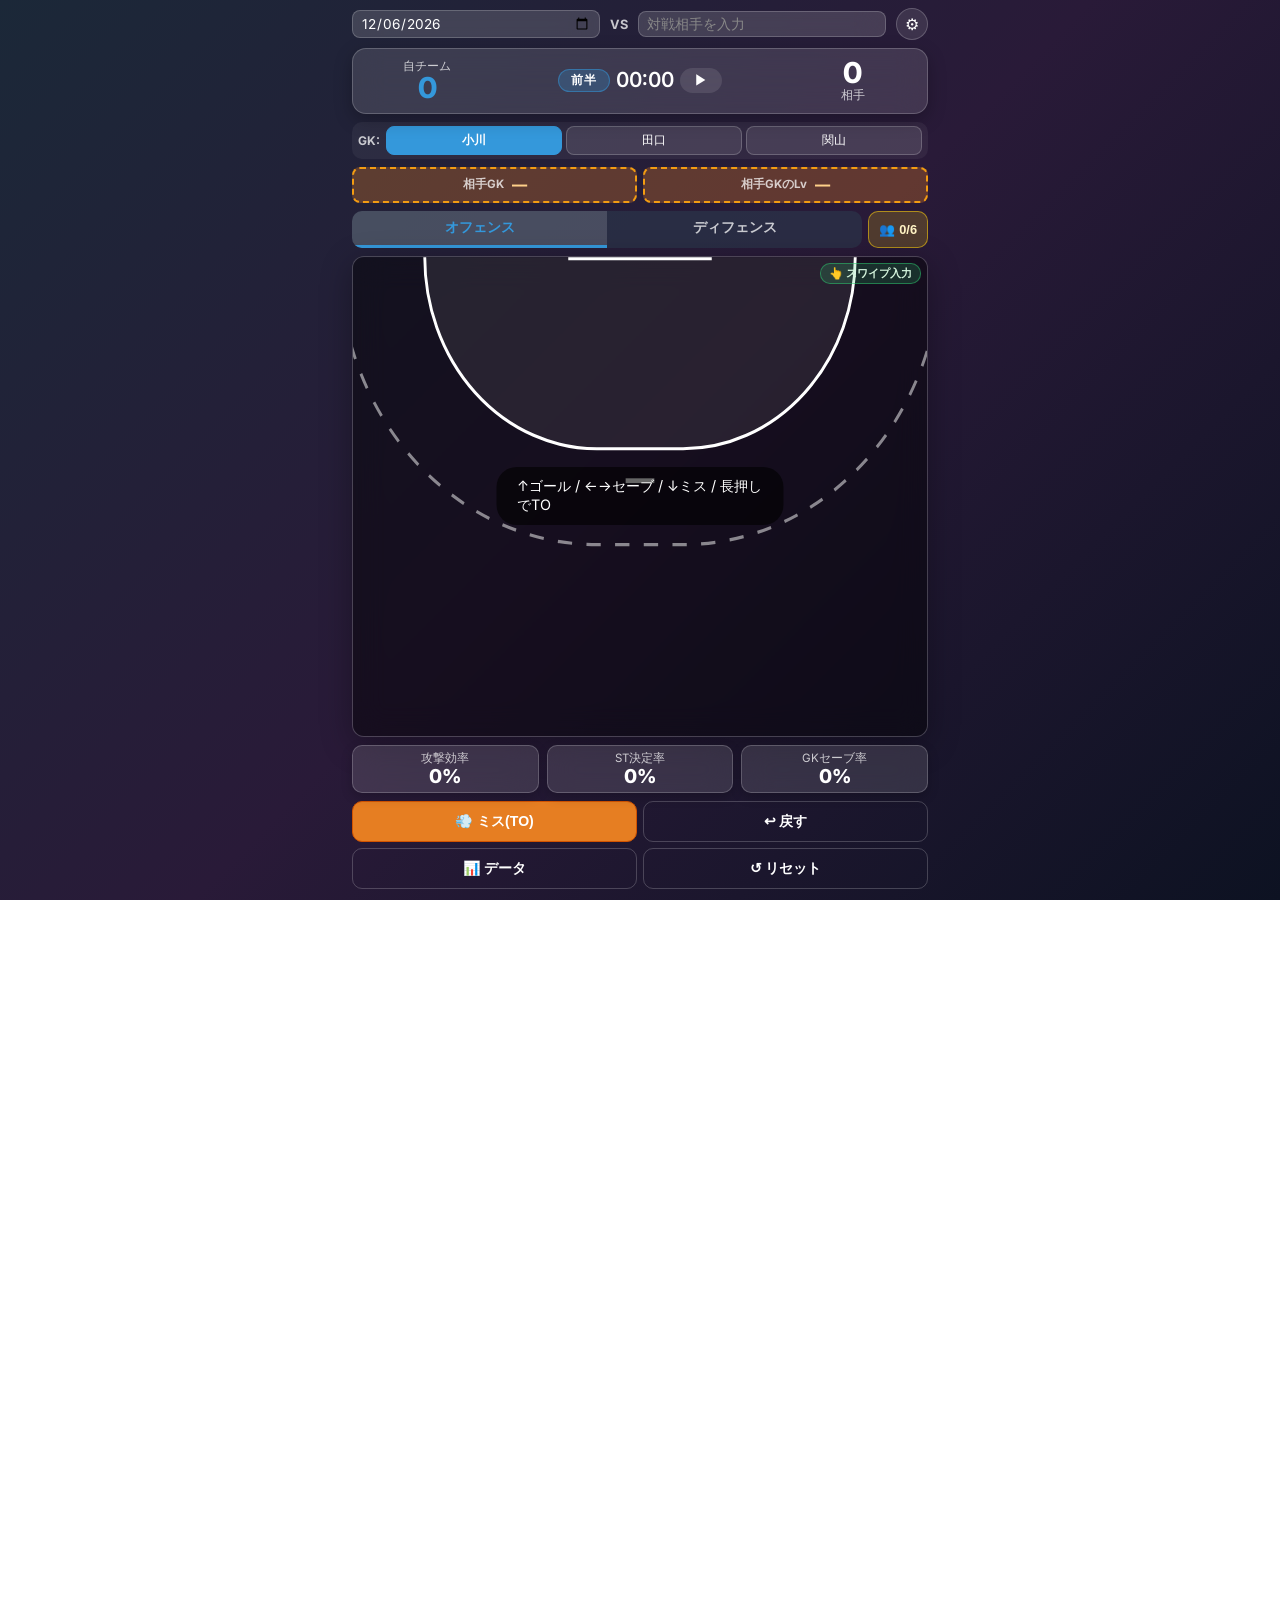
==== commit 2f63b54e: "生徒用: 11/17 に入れた「画面を縦に動かせる入れ物にする」指定を外す／止まったら赤い帯で知らせる - #app の overflow-y:auto・-webkit-overflow-scroll" ====
--- a/index.html
+++ b/index.html
@@ -5,6 +5,11 @@
     <meta name="viewport" content="width=device-width, initial-scale=1.0, maximum-scale=1.0, user-scalable=no, viewport-fit=cover">
     
     <!-- アプリ化（ホーム画面に追加）のための設定 -->
+    <link rel="manifest" href="manifest.webmanifest">
+    <link rel="apple-touch-icon" href="icons/apple-touch-icon.png">
+    <link rel="icon" type="image/png" sizes="192x192" href="icons/icon-192.png">
+    <meta name="theme-color" content="#1b2838">
+    <meta name="mobile-web-app-capable" content="yes">
     <meta name="apple-mobile-web-app-capable" content="yes">
     <meta name="apple-mobile-web-app-status-bar-style" content="black-translucent">
     <meta name="apple-mobile-web-app-title" content="ハンド分析">
@@ -20,7 +25,55 @@
         });
       }
     </script>
-    <link rel="stylesheet" href="styles.css?v=28">
+    <script>
+      // ── 見張り（2026-11-22「どのボタンも押せない」の原因さがし）──
+      // 本体が止まっていてもボタンに頼らず分かるように、画面の上に赤い帯で出す。外には送らない。
+      (function () {
+        var errs = [], touches = 0, clicks = 0, shown = false;
+        window.addEventListener('error', function (e) {
+          var f = (e.filename || '').split('/').pop();
+          errs.push((e.message || 'error') + (f ? ' @' + f + ':' + e.lineno : ''));
+        });
+        window.addEventListener('unhandledrejection', function (e) {
+          errs.push('reject: ' + (e.reason && e.reason.message || e.reason));
+        });
+        function info() {
+          var ua = navigator.userAgent;
+          var dev = /iPhone|iPad/.test(ua) ? 'iOS' + ((ua.match(/OS (\d+_\d+)/) || [])[1] || '') : /Android/.test(ua) ? 'Android' + ((ua.match(/Android (\d+)/) || [])[1] || '') : 'PC';
+          var br = /CriOS|Chrome/.test(ua) ? 'Chrome' : /Line\//.test(ua) ? 'LINE' : /Safari/.test(ua) ? 'Safari' : '他';
+          var sa = (navigator.standalone === true) || (window.matchMedia && matchMedia('(display-mode: standalone)').matches);
+          var app = document.getElementById('app');
+          return dev + '・' + br + '・' + (sa ? 'ホーム画面' : 'ブラウザ') + '・' + innerWidth + '×' + innerHeight
+            + (app ? '・縦' + app.scrollHeight + '/' + app.clientHeight : '')
+            + '・本体' + (window.HA_APP_STARTED ? '○' : '×') + '・タッチ' + touches + '・ボタン' + clicks + '・入力画面' + (window.HA_OPENED || 0);
+        }
+        function show(why) {
+          if (shown || !document.body) return;
+          shown = true;
+          var d = document.createElement('div');
+          d.style.cssText = 'position:fixed;left:0;right:0;top:0;z-index:99999;background:#c0392b;color:#fff;padding:10px;font-size:13px;font-weight:700;line-height:1.5;text-align:center;';
+          d.textContent = '⚠ ' + why + '（この画面の写真を先生に送ってください）　' + (errs[0] ? '[' + errs[0] + '] ' : '') + info();
+          d.addEventListener('click', function () { d.remove(); });
+          document.body.appendChild(d);
+        }
+        document.addEventListener('touchstart', function () {
+          touches++;
+          // 何度押しても、ボタンにも入力の画面にも届いていない
+          if (touches >= 10 && clicks === 0 && !(window.HA_OPENED > 0)) show('押しても反応していません');
+        }, { capture: true, passive: true });
+        document.addEventListener('click', function (e) {
+          // ボタンなどに届いた分だけ数える
+          if (e.target && e.target.closest && e.target.closest('button, input, label, select, summary')) clicks++;
+        }, true);
+        window.addEventListener('load', function () {
+          setTimeout(function () {
+            if (!window.HA_APP_STARTED) show('アプリが動いていません。電波のある所で開き直してください');
+            else if (errs.length) show('エラーが出ています');
+          }, 1500);
+        });
+      })();
+    </script>
+    <link rel="stylesheet" href="styles.css?v=30">
     <link href="https://fonts.googleapis.com/css2?family=Inter:wght@400;600;800&display=swap" rel="stylesheet">
     <script src="https://cdnjs.cloudflare.com/ajax/libs/html2canvas/1.4.1/html2canvas.min.js"></script>
 
@@ -333,6 +386,11 @@
                 <div id="submit-status" class="submit-status hidden" style="margin-top:8px;"></div>
             </details>
 
+            <!-- 動きの記録（押しても効かないときの原因さがし用。外には送らない） -->
+            <div style="font-size:0.68rem; color:var(--text-muted); line-height:1.5; margin:6px 0; user-select:text; -webkit-user-select:text;">
+                動きの記録：<span id="diag-line"></span>
+            </div>
+
             <button class="btn-cancel" onclick="closeSettingsModal()">閉じる</button>
         </div>
     </div>
@@ -574,6 +632,6 @@
     <script src="lib/roster.js?v=16"></script>
     <script src="lib/stats.js?v=17"></script>
     <script src="lib/csv.js?v=17"></script>
-    <script src="app.js?v=34"></script>
+    <script src="app.js?v=36"></script>
 </body>
 </html>
--- a/styles.css
+++ b/styles.css
@@ -1453,7 +1453,8 @@
 
 /* ── ブラウザで開くと上下の帯の分だけ画面が短くなる。下のボタンが切れないように、
       入りきらないときは縦に動かせるようにし、短い画面では下のボタンを1段にまとめる ── */
-#app { overflow-x: hidden; overflow-y: auto; -webkit-overflow-scrolling: touch; overscroll-behavior: contain; }
+/* 2026-11-22: #app を縦に動かせる入れ物にする指定（overflow-y:auto など）は外した。
+   これを入れた版に替わってから、スマホで「どのボタンも押せない」が出たため、元の形に戻す。 */
 .court-container { flex: 1 0 200px; min-height: 200px; }
 .match-info, .scoreboard, .gk-toggle, .live-tags, .mode-row, .dashboard, .controls { flex-shrink: 0; }
 @media (max-height: 780px) {
@@ -1462,3 +1463,9 @@
     .controls .btn-action { padding: 9px 2px; font-size: 0.78rem; white-space: nowrap; min-height: 44px; }
     .dashboard .stat-box, .dashboard > * { padding-top: 3px; padding-bottom: 3px; }
 }
+
+/* ── ホーム画面から開いたとき（アプリの形）に、上の時計の帯や下の線に重ならないようにする ── */
+#app { padding-top: max(8px, env(safe-area-inset-top)); padding-bottom: max(8px, env(safe-area-inset-bottom)); }
+@media (max-height: 780px) {
+    #app { padding-top: max(4px, env(safe-area-inset-top)); padding-bottom: max(6px, env(safe-area-inset-bottom)); }
+}
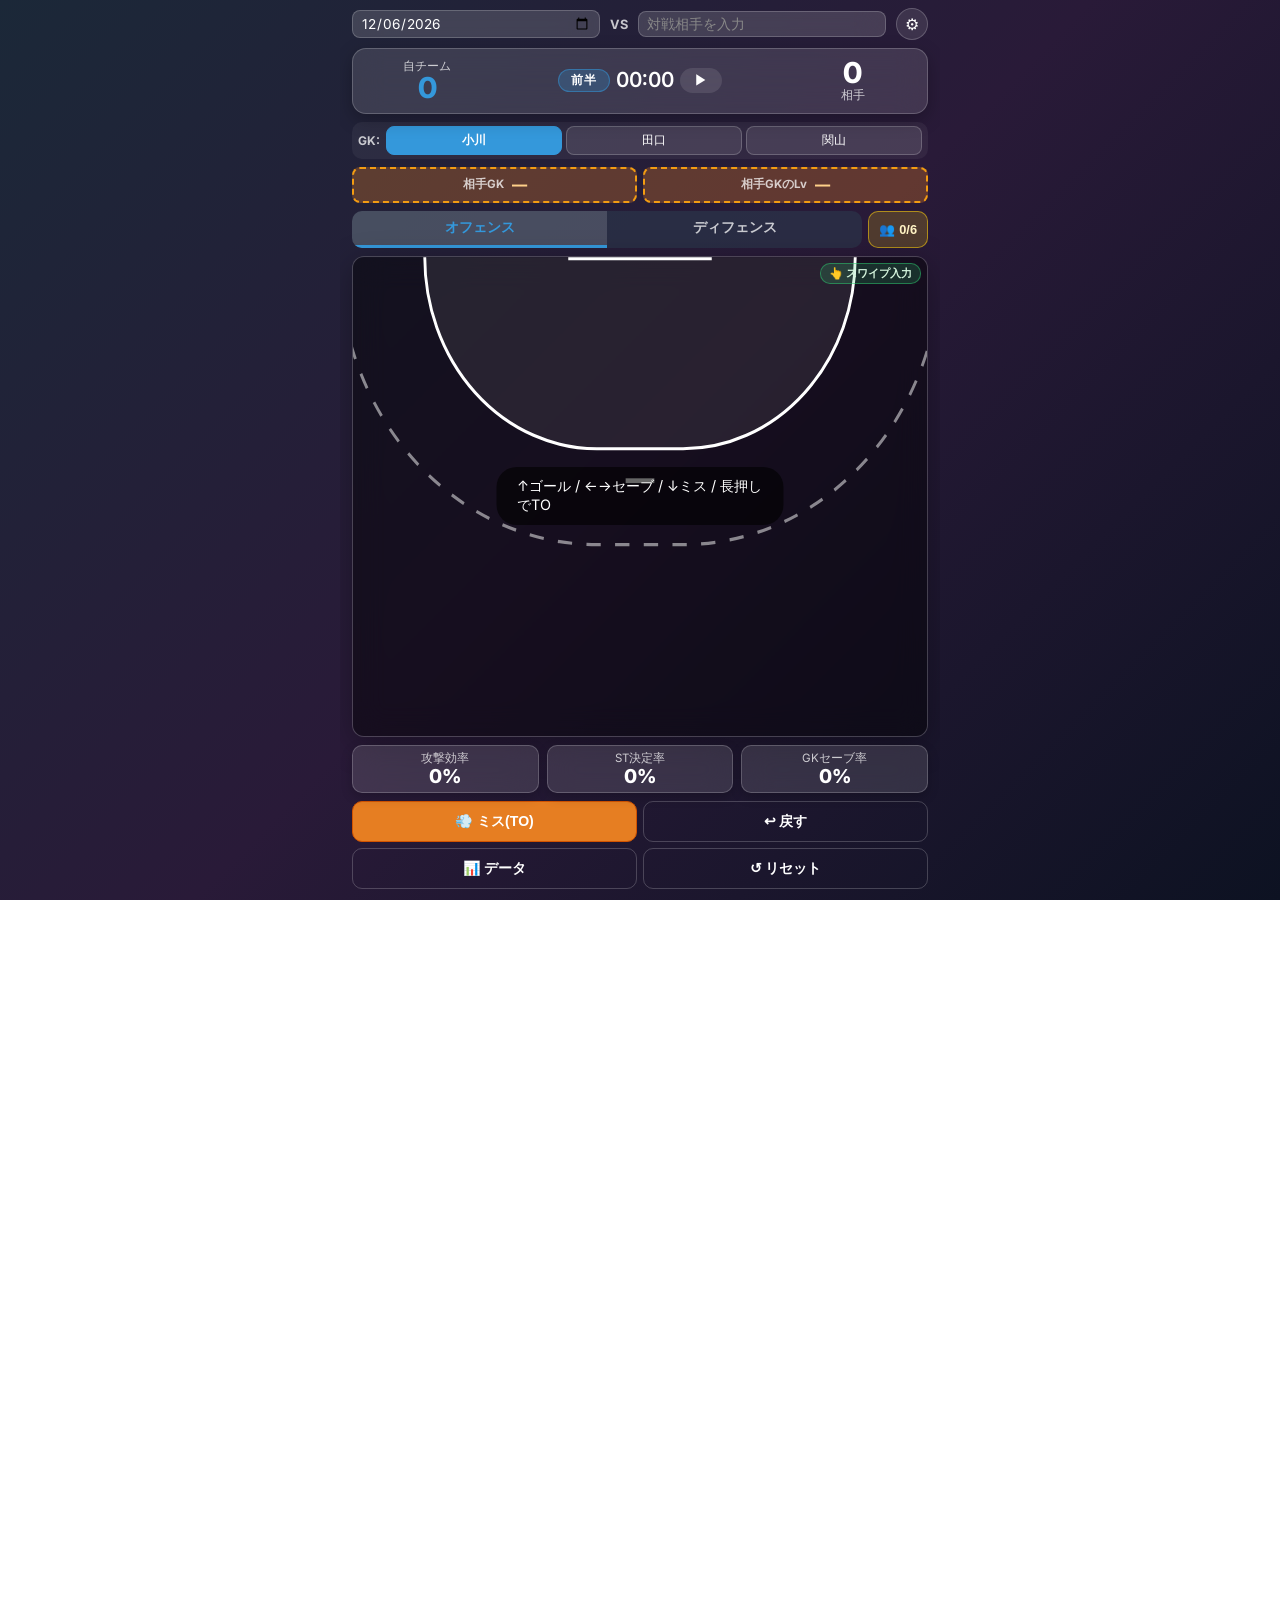
==== commit 4c519c38: "生徒用: 入力の画面が見えないまま開いていた不具合を直す（閉じタグ抜け） 11/16 に足した「状態を選ぶ画面」(state-picker) の </div> が抜けていて、その後ろの画面 （シュート" ====
--- a/index.html
+++ b/index.html
@@ -73,7 +73,7 @@
         });
       })();
     </script>
-    <link rel="stylesheet" href="styles.css?v=30">
+    <link rel="stylesheet" href="styles.css?v=31">
     <link href="https://fonts.googleapis.com/css2?family=Inter:wght@400;600;800&display=swap" rel="stylesheet">
     <script src="https://cdnjs.cloudflare.com/ajax/libs/html2canvas/1.4.1/html2canvas.min.js"></script>
 
@@ -230,6 +230,7 @@
             <div id="state-picker-options" class="state-picker-options"></div>
             <button type="button" class="btn-cancel" id="state-picker-cancel">変えずに閉じる</button>
         </div>
+    </div>
 
     <div id="action-modal" class="modal-overlay hidden">
         <div class="modal-content">
@@ -632,6 +633,6 @@
     <script src="lib/roster.js?v=16"></script>
     <script src="lib/stats.js?v=17"></script>
     <script src="lib/csv.js?v=17"></script>
-    <script src="app.js?v=36"></script>
+    <script src="app.js?v=37"></script>
 </body>
 </html>
--- a/styles.css
+++ b/styles.css
@@ -1453,8 +1453,7 @@
 
 /* ── ブラウザで開くと上下の帯の分だけ画面が短くなる。下のボタンが切れないように、
       入りきらないときは縦に動かせるようにし、短い画面では下のボタンを1段にまとめる ── */
-/* 2026-11-22: #app を縦に動かせる入れ物にする指定（overflow-y:auto など）は外した。
-   これを入れた版に替わってから、スマホで「どのボタンも押せない」が出たため、元の形に戻す。 */
+#app { overflow-x: hidden; overflow-y: auto; -webkit-overflow-scrolling: touch; overscroll-behavior: contain; }
 .court-container { flex: 1 0 200px; min-height: 200px; }
 .match-info, .scoreboard, .gk-toggle, .live-tags, .mode-row, .dashboard, .controls { flex-shrink: 0; }
 @media (max-height: 780px) {
